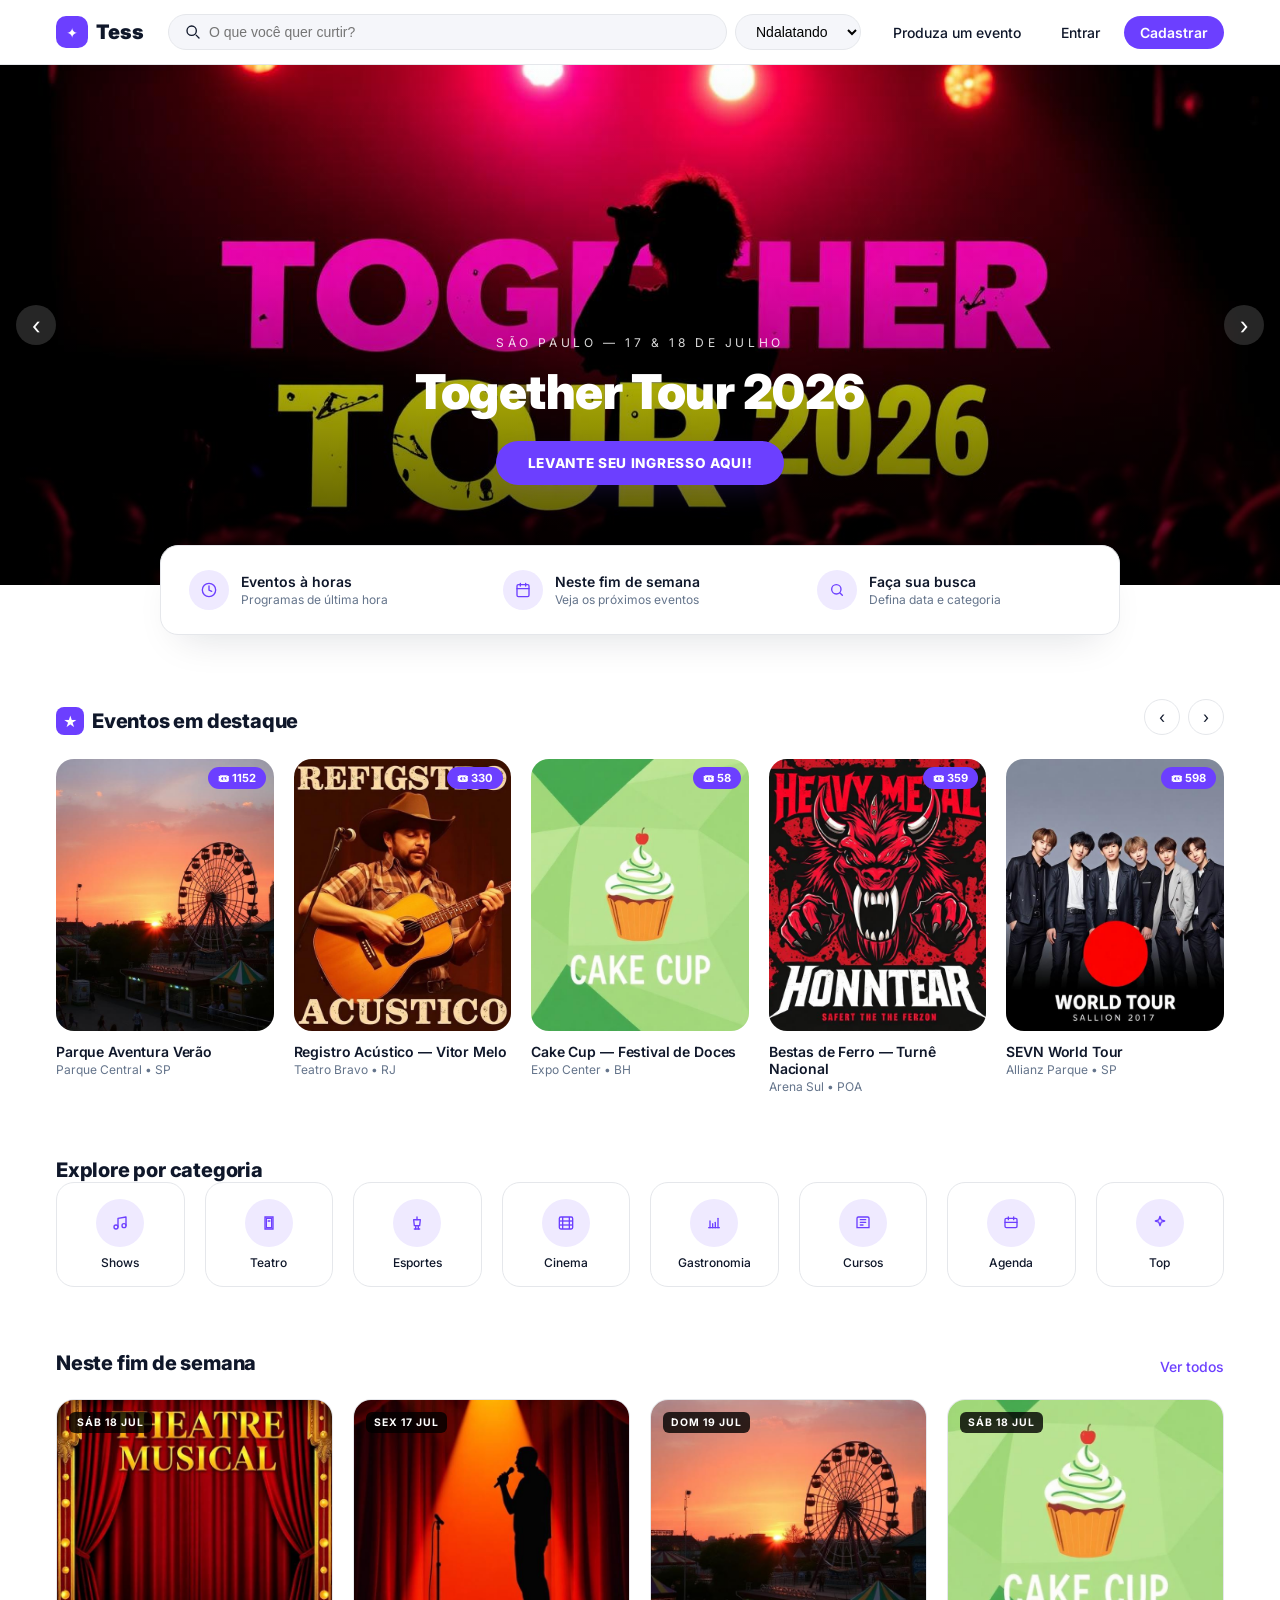
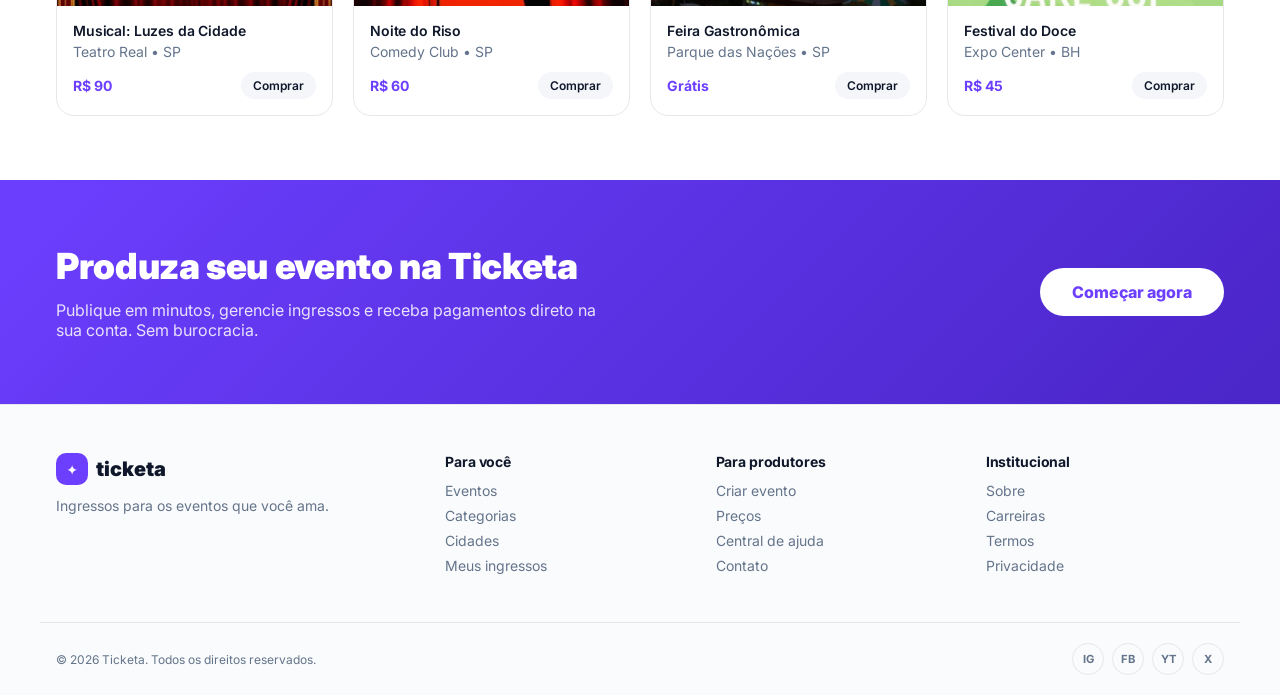
==== index.html @ 58ed1e27 "Primeiro commit" ====
<!doctype html>
<html lang="pt-BR">

<head>
  <meta charset="utf-8" />
  <meta name="viewport" content="width=device-width, initial-scale=1" />
  <title>Tess — Ingressos para shows, festivais e eventos</title>
  <meta name="description" content="Compre ingressos para os melhores shows, festivais, teatros e eventos ao vivo." />
  <link rel="preconnect" href="https://fonts.googleapis.com" />
  <link rel="preconnect" href="https://fonts.gstatic.com" crossorigin />
  <link href="https://fonts.googleapis.com/css2?family=Inter:wght@400;500;600;700;900&display=swap" rel="stylesheet" />
  <link rel="stylesheet" href="styles.css" />
</head>

<body>
  <!-- CABEÇALHO -->
  <header class="site-header">
    <div class="container header-inner">
      <a href="/" class="logo">
        <span class="logo-mark">✦</span>
        <span>Tess</span>
      </a>

      <div class="search-wrap">
        <div class="search">
          <svg viewBox="0 0 24 24" class="ic">
            <path d="M21 21l-4.3-4.3M17 10a7 7 0 1 1-14 0 7 7 0 0 1 14 0z" fill="none" stroke="currentColor"
              stroke-width="2" stroke-linecap="round" />
          </svg>
          <input id="searchInput" placeholder="O que você quer curtir?" aria-label="Buscar eventos" />
        </div>
        <select class="city-btn" id="citySelect" aria-label="Selecionar cidade">
          <option value="ND">Ndalatando</option>
          <option value="LD">Luanda</option>
          <option value="BG">Benguela</option>
          <svg viewBox="0 0 24 24" class="ic muted">
            <path d="M6 9l6 6 6-6" fill="none" stroke="currentColor" stroke-width="2" />
          </svg>
         </select>
      </div>

      <nav class="nav">
        <button class="btn-ghost hide-sm">Produza um evento</button>
        <button class="btn-ghost hide-xs">Entrar</button>
        <button class="btn-primary">Cadastrar</button>
      </nav>
    </div>
  </header>

  <main>
    <!-- HERO -->
    <section class="hero">
      <div class="hero-slide" id="heroSlide"></div>
      <div class="hero-overlay"></div>

      <button class="hero-nav prev" id="heroPrev" aria-label="Anterior">‹</button>
      <button class="hero-nav next" id="heroNext" aria-label="Próximo">›</button>

      <div class="hero-content">
        <p class="eyebrow" id="heroCity"></p>
        <h1 id="heroTitle"></h1>
        <button class="btn-primary lg">Levante seu ingresso aqui!</button>
      </div>

      <div class="hero-dots" id="heroDots"></div>
    </section>

    <!-- ATALHOS -->
    <div class="container">
      <div class="shortcuts">
        <button class="shortcut">
          <span class="chip"><svg viewBox="0 0 24 24" aria-hidden="true" class="ic">
              <circle cx="12" cy="12" r="10" fill="none" stroke="currentColor" stroke-width="2" />
              <path d="M12 6v6l4 2" fill="none" stroke="currentColor" stroke-width="2" stroke-linecap="round" />
            </svg></span>
          <span><strong>Eventos à horas</strong><small>Programas de última hora</small></span>
        </button>
        <button class="shortcut">
          <span class="chip"><svg viewBox="0 0 24 24" aria-hidden="true" class="ic">
              <rect x="3" y="4" width="18" height="18" rx="2" ry="2" fill="none" stroke="currentColor"
                stroke-width="2" />
              <path d="M16 2v4M8 2v4M3 10h18" fill="none" stroke="currentColor" stroke-width="2"
                stroke-linecap="round" />
            </svg></span>
          <span><strong>Neste fim de semana</strong><small>Veja os próximos eventos</small></span>
        </button>
        <button class="shortcut">
          <span class="chip"><svg viewBox="0 0 24 24" aria-hidden="true" class="ic">
              <circle cx="11" cy="11" r="7" fill="none" stroke="currentColor" stroke-width="2" />
              <path d="M20 20l-3.5-3.5" fill="none" stroke="currentColor" stroke-width="2" stroke-linecap="round" />
            </svg></span>
          <span><strong>Faça sua busca</strong><small>Defina data e categoria</small></span>
        </button>
      </div>
    </div>

    <!-- EM DESTAQUE -->
    <section class="container section">
      <div class="section-head">
        <h2><span class="chip sm brand-bg">★</span> Eventos em destaque</h2>
        <div class="arrows">
          <button aria-label="Anterior">‹</button>
          <button aria-label="Próximo">›</button>
        </div>
      </div>
      <div class="grid grid-5" id="featuredGrid"></div>
    </section>

    <!-- CATEGORIAS -->
    <section class="container section">
      <h2>Explore por categoria</h2>
      <div class="grid grid-8">
        <a class="cat" href="#">
          <span class="chip"><svg viewBox="0 0 24 24" aria-hidden="true" class="ic">
              <path d="M9 18V5l12-2v13" fill="none" stroke="currentColor" stroke-width="2" stroke-linecap="round"
                stroke-linejoin="round" />
              <circle cx="6" cy="18" r="3" fill="none" stroke="currentColor" stroke-width="2" />
              <circle cx="18" cy="16" r="3" fill="none" stroke="currentColor" stroke-width="2" />
            </svg></span>
          <span>Shows</span>
        </a>
        <a class="cat" href="#">
          <span class="chip"><svg viewBox="0 0 24 24" aria-hidden="true" class="ic">
              <path d="M18 3v18H6V3z" fill="none" stroke="currentColor" stroke-width="2" />
              <path d="M14 9H10M16 5H8v14h8z" fill="none" stroke="currentColor" stroke-width="2" />
            </svg></span>
          <span>Teatro</span>
        </a>
        <a class="cat" href="#">
          <span class="chip"><svg viewBox="0 0 24 24" aria-hidden="true" class="ic">
              <path d="M8 21h8" fill="none" stroke="currentColor" stroke-width="2" stroke-linecap="round" />
              <path d="M10 21v-4" fill="none" stroke="currentColor" stroke-width="2" stroke-linecap="round" />
              <path d="M14 21v-4" fill="none" stroke="currentColor" stroke-width="2" stroke-linecap="round" />
              <path d="M9 7h6" fill="none" stroke="currentColor" stroke-width="2" stroke-linecap="round" />
              <path d="M12 3v4" fill="none" stroke="currentColor" stroke-width="2" stroke-linecap="round" />
              <path d="M7 7h10l-1 9H8L7 7z" fill="none" stroke="currentColor" stroke-width="2" stroke-linecap="round"
                stroke-linejoin="round" />
            </svg></span>
          <span>Esportes</span>
        </a>
        <a class="cat" href="#">
          <span class="chip"><svg viewBox="0 0 24 24" aria-hidden="true" class="ic">
              <rect x="2" y="3" width="20" height="18" rx="2.18" ry="2.18" fill="none" stroke="currentColor"
                stroke-width="2" />
              <line x1="7" y1="3" x2="7" y2="21" stroke="currentColor" stroke-width="2" />
              <line x1="17" y1="3" x2="17" y2="21" stroke="currentColor" stroke-width="2" />
              <line x1="2" y1="9" x2="22" y2="9" stroke="currentColor" stroke-width="2" />
              <line x1="2" y1="15" x2="22" y2="15" stroke="currentColor" stroke-width="2" />
            </svg></span>
          <span>Cinema</span>
        </a>
        <a class="cat" href="#">
          <span class="chip"><svg viewBox="0 0 24 24" aria-hidden="true" class="ic">
              <path d="M4 19h16" fill="none" stroke="currentColor" stroke-width="2" stroke-linecap="round" />
              <path d="M6 19V9" fill="none" stroke="currentColor" stroke-width="2" stroke-linecap="round" />
              <path d="M18 19V5" fill="none" stroke="currentColor" stroke-width="2" stroke-linecap="round" />
              <path d="M10 19V13" fill="none" stroke="currentColor" stroke-width="2" stroke-linecap="round" />
              <path d="M14 19V11" fill="none" stroke="currentColor" stroke-width="2" stroke-linecap="round" />
            </svg></span>
          <span>Gastronomia</span>
        </a>
        <a class="cat" href="#">
          <span class="chip"><svg viewBox="0 0 24 24" aria-hidden="true" class="ic">
              <path d="M19 3H5a2 2 0 0 0-2 2v14h18V5a2 2 0 0 0-2-2z" fill="none" stroke="currentColor"
                stroke-width="2" />
              <path d="M8 7h8" fill="none" stroke="currentColor" stroke-width="2" stroke-linecap="round" />
              <path d="M8 11h8" fill="none" stroke="currentColor" stroke-width="2" stroke-linecap="round" />
              <path d="M8 15h4" fill="none" stroke="currentColor" stroke-width="2" stroke-linecap="round" />
            </svg></span>
          <span>Cursos</span>
        </a>
        <a class="cat" href="#">
          <span class="chip"><svg viewBox="0 0 24 24" aria-hidden="true" class="ic">
              <rect x="3" y="5" width="18" height="14" rx="2" fill="none" stroke="currentColor" stroke-width="2" />
              <path d="M16 3v4" fill="none" stroke="currentColor" stroke-width="2" stroke-linecap="round" />
              <path d="M8 3v4" fill="none" stroke="currentColor" stroke-width="2" stroke-linecap="round" />
              <path d="M3 11h18" fill="none" stroke="currentColor" stroke-width="2" stroke-linecap="round" />
            </svg></span>
          <span>Agenda</span>
        </a>
        <a class="cat" href="#">
          <span class="chip"><svg viewBox="0 0 24 24" aria-hidden="true" class="ic">
              <path d="M12 2l1.8 5.2L19 9l-5.2 1.8L12 16l-1.8-5.2L5 9l5.2-1.8L12 2z" fill="none" stroke="currentColor"
                stroke-width="2" stroke-linejoin="round" />
            </svg></span>
          <span>Top</span>
        </a>
      </div>
    </section>

    <!-- FIM DE SEMANA -->
    <section class="container section" id="weekendSection">
      <div class="section-head">
        <h2>Neste fim de semana</h2>
        <a href="#" class="link-brand">Ver todos</a>
      </div>
      <div class="grid grid-4" id="weekendGrid"></div>
    </section>

    <!-- CTA -->
    <section class="cta">
      <div class="container cta-inner">
        <div>
          <h2>Produza seu evento na Ticketa</h2>
          <p>Publique em minutos, gerencie ingressos e receba pagamentos direto na sua conta. Sem burocracia.</p>
        </div>
        <button class="btn-white">Começar agora</button>
      </div>
    </section>
  </main>

  <!-- RODAPÉ -->
  <footer class="site-footer">
    <div class="container footer-grid">
      <div>
        <div class="logo"><span class="logo-mark">✦</span><span>ticketa</span></div>
        <p class="muted-text">Ingressos para os eventos que você ama.</p>
      </div>
      <div>
        <h4>Para você</h4>
        <ul>
          <li>Eventos</li>
          <li>Categorias</li>
          <li>Cidades</li>
          <li>Meus ingressos</li>
        </ul>
      </div>
      <div>
        <h4>Para produtores</h4>
        <ul>
          <li>Criar evento</li>
          <li>Preços</li>
          <li>Central de ajuda</li>
          <li>Contato</li>
        </ul>
      </div>
      <div>
        <h4>Institucional</h4>
        <ul>
          <li>Sobre</li>
          <li>Carreiras</li>
          <li>Termos</li>
          <li>Privacidade</li>
        </ul>
      </div>
    </div>
    <div class="footer-bottom container">
      <p>© 2026 Ticketa. Todos os direitos reservados.</p>
      <div class="socials"><span>IG</span><span>FB</span><span>YT</span><span>X</span></div>
    </div>
  </footer>

  <script src="script.js"></script>
</body>

</html>
---- styles.css ----
:root {
  --bg: #ffffff;
  --fg: #0f172a;
  --muted: #64748b;
  --border: #e5e7eb;
  --secondary: #f5f6fa;
  --brand: #6c3fff;
  --brand-soft: #efeaff;
  --radius: 14px;
  --shadow: 0 10px 30px -10px rgba(108, 63, 255, .25);
}

* {
  box-sizing: border-box;
  margin: 0;
  padding: 0
}

html,
body {
  background: var(--bg);
  color: var(--fg);
  font-family: 'Inter', system-ui, sans-serif;
  -webkit-font-smoothing: antialiased
}

img {
  display: block;
  max-width: 100%
}

a {
  color: inherit;
  text-decoration: none
}

button {
  font: inherit;
  cursor: pointer;
  border: none;
  background: none;
  color: inherit
}

ul {
  list-style: none
}

h1,
h2,
h3,
h4 {
  font-weight: 800;
  letter-spacing: -.01em
}

h2 {
  font-size: 1.25rem
}

.container {
  max-width: 1200px;
  margin: 0 auto;
  padding: 0 16px
}

.ic {
  width: 16px;
  height: 16px
}

.brand {
  color: var(--brand)
}

.muted {
  color: var(--muted)
}

.muted-text {
  color: var(--muted);
  font-size: .875rem;
  margin-top: 12px
}

.link-brand {
  color: var(--brand);
  font-size: .875rem;
  font-weight: 500
}

.link-brand:hover {
  text-decoration: underline
}

/* HEADER */
.site-header {
  position: sticky;
  top: 0;
  z-index: 50;
  background: rgba(255, 255, 255, .85);
  backdrop-filter: blur(8px);
  border-bottom: 1px solid var(--border)
}

.header-inner {
  height: 64px;
  display: flex;
  align-items: center;
  gap: 16px
}

.logo {
  display: flex;
  align-items: center;
  gap: 8px;
  font-weight: 900;
  font-size: 1.25rem
}

.logo-mark {
  display: grid;
  place-items: center;
  width: 32px;
  height: 32px;
  border-radius: 10px;
  background: var(--brand);
  color: #fff;
  font-size: 14px
}

.search-wrap {
  flex: 1;
  display: flex;
  gap: 8px;
  margin-left: 8px
}

.search {
  flex: 1;
  display: flex;
  align-items: center;
  gap: 8px;
  padding: 8px 16px;
  border-radius: 999px;
  background: #f5f6fa;
  border: 1px solid var(--border)
}

.search input {
  flex: 1;
  background: none;
  border: none;
  outline: none;
  font-size: .875rem
}

.city-btn {
  display: flex;
  align-items: center;
  gap: 6px;
  padding: 8px 16px;
  border-radius: 999px;
  background: #f5f6fa;
  border: 1px solid var(--border);
  font-size: .875rem
}

.nav {
  margin-left: auto;
  display: flex;
  align-items: center;
  gap: 8px
}

.btn-ghost {
  padding: 8px 16px;
  border-radius: 999px;
  font-size: .875rem;
  font-weight: 500
}

.btn-ghost:hover {
  background: var(--secondary)
}

.btn-primary {
  padding: 8px 16px;
  border-radius: 999px;
  background: var(--brand);
  color: #fff;
  font-size: .875rem;
  font-weight: 600;
  transition: .2s
}

.btn-primary:hover {
  opacity: .9
}

.btn-primary.lg {
  padding: 14px 32px;
  font-size: .85rem;
  letter-spacing: .05em;
  text-transform: uppercase;
  font-weight: 800;
  box-shadow: var(--shadow);
  margin-top: 8px
}

.btn-white {
  padding: 14px 32px;
  border-radius: 999px;
  background: #fff;
  color: var(--brand);
  font-weight: 800
}

.btn-white:hover {
  background: rgba(255, 255, 255, .9)
}

@media (max-width:768px) {
  .search-wrap {
    display: none
  }

  .hide-sm {
    display: none
  }
}

@media (max-width:520px) {
  .hide-xs {
    display: none
  }
}

/* HERO */
.hero {
  position: relative
}

.hero-slide {
  height: 520px;
  background-size: cover;
  background-position: center;
  background-color: #000;
  transition: background-image .4s ease
}

.hero-overlay {
  position: absolute;
  inset: 0;
  background: linear-gradient(to top, rgba(0, 0, 0, .75), rgba(0, 0, 0, .1) 60%, transparent)
}

.hero-nav {
  position: absolute;
  top: 50%;
  transform: translateY(-50%);
  width: 40px;
  height: 40px;
  border-radius: 999px;
  background: rgba(255, 255, 255, .15);
  color: #fff;
  font-size: 24px;
  backdrop-filter: blur(6px)
}

.hero-nav:hover {
  background: rgba(255, 255, 255, .28)
}

.hero-nav.prev {
  left: 16px
}

.hero-nav.next {
  right: 16px
}

.hero-content {
  position: absolute;
  left: 50%;
  bottom: 100px;
  transform: translateX(-50%);
  text-align: center;
  color: #fff;
  display: flex;
  flex-direction: column;
  align-items: center;
  gap: 12px;
  width: 90%
}

.hero-content h1 {
  font-size: clamp(1.75rem, 4vw, 3rem);
  font-weight: 900
}

.eyebrow {
  font-size: .75rem;
  letter-spacing: .3em;
  text-transform: uppercase;
  opacity: .85
}

.hero-dots {
  position: absolute;
  bottom: 24px;
  left: 50%;
  transform: translateX(-50%);
  display: flex;
  gap: 8px
}

.hero-dots button {
  height: 6px;
  width: 16px;
  border-radius: 999px;
  background: rgba(255, 255, 255, .4);
  transition: .2s
}

.hero-dots button.active {
  width: 32px;
  background: #fff
}

/* SHORTCUTS */
.shortcuts {
  margin-top: -40px;
  display: grid;
  grid-template-columns: repeat(3, 1fr);
  gap: 8px;
  background: #fff;
  border: 1px solid var(--border);
  border-radius: 18px;
  padding: 12px;
  box-shadow: 0 20px 40px -20px rgba(15, 23, 42, .15);
  max-width: 960px;
  margin-left: auto;
  margin-right: auto;
  position: relative;
  z-index: 5
}

.shortcut {
  display: flex;
  align-items: center;
  gap: 12px;
  padding: 12px 16px;
  border-radius: 12px;
  text-align: left;
  transition: .2s
}

.shortcut:hover {
  background: var(--secondary)
}

.shortcut strong {
  display: block;
  font-size: .875rem;
  font-weight: 600
}

.shortcut small {
  display: block;
  color: var(--muted);
  font-size: .75rem;
  margin-top: 2px
}

.chip {
  display: grid;
  place-items: center;
  width: 40px;
  height: 40px;
  border-radius: 999px;
  background: var(--brand-soft);
  color: var(--brand);
  flex-shrink: 0
}

.chip.sm {
  width: 28px;
  height: 28px;
  border-radius: 8px;
  font-size: 14px
}

.brand-bg {
  background: var(--brand);
  color: #fff
}

@media (max-width:640px) {
  .shortcuts {
    grid-template-columns: 1fr
  }
}

/* SECTIONS */
.section {
  padding-top: 64px
}

.section-head {
  display: flex;
  justify-content: space-between;
  align-items: flex-end;
  margin-bottom: 24px
}

.section-head h2 {
  display: flex;
  align-items: center;
  gap: 8px
}

.arrows {
  display: flex;
  gap: 8px
}

.arrows button {
  width: 36px;
  height: 36px;
  border-radius: 999px;
  border: 1px solid var(--border);
  font-size: 16px
}

.arrows button:hover {
  background: var(--secondary)
}

/* GRIDS */
.grid {
  display: grid;
  gap: 20px
}

.grid-5 {
  grid-template-columns: repeat(5, 1fr)
}

.grid-4 {
  grid-template-columns: repeat(4, 1fr)
}

.grid-8 {
  grid-template-columns: repeat(8, 1fr)
}

@media (max-width:1024px) {
  .grid-5 {
    grid-template-columns: repeat(3, 1fr)
  }

  .grid-4 {
    grid-template-columns: repeat(2, 1fr)
  }

  .grid-8 {
    grid-template-columns: repeat(4, 1fr)

  }
}

@media (max-width:600px) {
  .grid-5 {
    grid-template-columns: repeat(2, 1fr)
  }

  .grid-4 {
    grid-template-columns: 1fr
  }
}

/* CARDS */
.card-featured {
  cursor: pointer
}

.card-featured .thumb {
  position: relative;
  aspect-ratio: 4/5;
  border-radius: 18px;
  overflow: hidden;
  background: var(--secondary)
}

.card-featured img {
  width: 100%;
  height: 100%;
  object-fit: cover;
  transition: .5s
}

.card-featured:hover img {
  transform: scale(1.05)
}

.badge {
  position: absolute;
  top: 8px;
  right: 8px;
  background: var(--brand);
  color: #fff;
  padding: 4px 10px;
  border-radius: 999px;
  font-size: .7rem;
  font-weight: 700
}

.card-featured h3 {
  font-size: .875rem;
  margin-top: 12px;
  font-weight: 600;
  display: -webkit-box;
  -webkit-line-clamp: 2;
  -webkit-box-orient: vertical;
  overflow: hidden
}

.card-featured p {
  color: var(--muted);
  font-size: .75rem;
  margin-top: 2px
}

.cat {
  display: flex;
  flex-direction: column;
  align-items: center;
  gap: 8px;
  padding: 16px;
  border: 1px solid var(--border);
  border-radius: 18px;
  text-align: center;
  transition: .2s
}

.cat:hover {
  transform: translateY(-2px);
  border-color: var(--brand);
  background: var(--brand-soft)
}

.cat .chip {
  width: 48px;
  height: 48px
}

.cat span:last-child {
  font-size: .75rem;
  font-weight: 500
}

.card-weekend {
  border: 1px solid var(--border);
  border-radius: 18px;
  overflow: hidden;
  background: #fff;
  transition: .2s
}

.card-weekend:hover {
  box-shadow: 0 12px 30px -12px rgba(15, 23, 42, .15)
}

.card-weekend .thumb {
  position: relative;
  aspect-ratio: 4/3;
  background: var(--secondary)
}

.card-weekend img {
  width: 100%;
  height: 100%;
  object-fit: cover
}

.date-tag {
  position: absolute;
  top: 12px;
  left: 12px;
  background: rgba(0, 0, 0, .8);
  color: #fff;
  padding: 4px 8px;
  border-radius: 6px;
  font-size: .65rem;
  font-weight: 700;
  letter-spacing: .1em;
  text-transform: uppercase
}

.card-weekend .body {
  padding: 16px
}

.card-weekend h3 {
  font-size: .875rem;
  font-weight: 600
}

.card-weekend .row {
  display: flex;
  justify-content: space-between;
  align-items: center;
  margin-top: 12px
}

.card-weekend .price {
  color: var(--brand);
  font-weight: 700;
  font-size: .875rem
}

.card-weekend .buy {
  padding: 6px 12px;
  border-radius: 999px;
  background: var(--secondary);
  font-size: .75rem;
  font-weight: 600
}

.card-weekend .buy:hover {
  background: var(--brand);
  color: #fff
}

/* CTA */
.cta {
  margin-top: 64px;
  background: linear-gradient(135deg, var(--brand), #4a25c7);
  color: #fff;
  padding: 64px 0
}

.cta-inner {
  display: flex;
  align-items: center;
  gap: 24px;
  flex-wrap: wrap;
  justify-content: center;
  text-align: center
}

.cta-inner>div {
  flex: 1;
  min-width: 280px;
  text-align: left
}

.cta h2 {
  font-size: clamp(1.75rem, 3vw, 2.25rem);
  font-weight: 900
}

.cta p {
  margin-top: 12px;
  max-width: 560px;
  opacity: .85
}

@media (max-width:640px) {
  .cta-inner>div {
    text-align: center
  }
}

/* FOOTER */
.site-footer {
  border-top: 1px solid var(--border);
  background: #fafbfc;
  margin-top: 0
}

.footer-grid {
  display: grid;
  grid-template-columns: 1.5fr 1fr 1fr 1fr;
  gap: 32px;
  padding: 48px 16px
}

.footer-grid h4 {
  font-size: .875rem;
  font-weight: 700;
  margin-bottom: 12px
}

.footer-grid ul {
  display: flex;
  flex-direction: column;
  gap: 8px;
  color: var(--muted);
  font-size: .875rem
}

.footer-grid li:hover {
  color: var(--fg);
  cursor: pointer
}

@media (max-width:768px) {
  .footer-grid {
    grid-template-columns: 1fr 1fr
  }
}

.footer-bottom {
  display: flex;
  justify-content: space-between;
  align-items: center;
  padding: 20px 16px;
  border-top: 1px solid var(--border);
  font-size: .75rem;
  color: var(--muted);
  flex-wrap: wrap;
  gap: 12px
}

.socials {
  display: flex;
  gap: 8px
}

.socials span {
  display: grid;
  place-items: center;
  width: 32px;
  height: 32px;
  border-radius: 999px;
  border: 1px solid var(--border);
  font-size: .7rem;
  font-weight: 700;
  cursor: pointer
}

.socials span:hover {
  background: #fff;
  color: var(--brand)
}

:root {
  --bg: #ffffff;
  --fg: #0f172a;
  --muted: #64748b;
  --border: #e5e7eb;
  --secondary: #f5f6fa;
  --brand: #6c3fff;
  --brand-soft: #efeaff;
  --radius: 14px;
  --shadow: 0 10px 30px -10px rgba(108, 63, 255, .25);
}

* {
  box-sizing: border-box;
  margin: 0;
  padding: 0
}

html,
body {
  background: var(--bg);
  color: var(--fg);
  font-family: 'Inter', system-ui, sans-serif;
  -webkit-font-smoothing: antialiased
}

img {
  display: block;
  max-width: 100%
}

a {
  color: inherit;
  text-decoration: none
}

button {
  font: inherit;
  cursor: pointer;
  border: none;
  background: none;
  color: inherit
}

ul {
  list-style: none
}

h1,
h2,
h3,
h4 {
  font-weight: 800;
  letter-spacing: -.01em
}

h2 {
  font-size: 1.25rem
}

.container {
  max-width: 1200px;
  margin: 0 auto;
  padding: 0 16px
}

.ic {
  width: 16px;
  height: 16px
}

.brand {
  color: var(--brand)
}

.muted {
  color: var(--muted)
}

.muted-text {
  color: var(--muted);
  font-size: .875rem;
  margin-top: 12px
}

.link-brand {
  color: var(--brand);
  font-size: .875rem;
  font-weight: 500
}

.link-brand:hover {
  text-decoration: underline
}

/* HEADER */
.site-header {
  position: sticky;
  top: 0;
  z-index: 50;
  background: rgba(255, 255, 255, .85);
  backdrop-filter: blur(8px);
  border-bottom: 1px solid var(--border)
}

.header-inner {
  height: 64px;
  display: flex;
  align-items: center;
  gap: 16px
}

.logo {
  display: flex;
  align-items: center;
  gap: 8px;
  font-weight: 900;
  font-size: 1.25rem
}

.logo-mark {
  display: grid;
  place-items: center;
  width: 32px;
  height: 32px;
  border-radius: 10px;
  background: var(--brand);
  color: #fff;
  font-size: 14px
}

.search-wrap {
  flex: 1;
  display: flex;
  gap: 8px;
  margin-left: 8px
}

.search {
  flex: 1;
  display: flex;
  align-items: center;
  gap: 8px;
  padding: 8px 16px;
  border-radius: 999px;
  background: #f5f6fa;
  border: 1px solid var(--border)
}

.search input {
  flex: 1;
  background: none;
  border: none;
  outline: none;
  font-size: .875rem
}

.city-btn {
  display: flex;
  align-items: center;
  gap: 6px;
  padding: 8px 16px;
  border-radius: 999px;
  background: #f5f6fa;
  border: 1px solid var(--border);
  font-size: .875rem
}

.nav {
  margin-left: auto;
  display: flex;
  align-items: center;
  gap: 8px
}

.btn-ghost {
  padding: 8px 16px;
  border-radius: 999px;
  font-size: .875rem;
  font-weight: 500
}

.btn-ghost:hover {
  background: var(--secondary)
}

.btn-primary {
  padding: 8px 16px;
  border-radius: 999px;
  background: var(--brand);
  color: #fff;
  font-size: .875rem;
  font-weight: 600;
  transition: .2s
}

.btn-primary:hover {
  opacity: .9
}

.btn-primary.lg {
  padding: 14px 32px;
  font-size: .85rem;
  letter-spacing: .05em;
  text-transform: uppercase;
  font-weight: 800;
  box-shadow: var(--shadow);
  margin-top: 8px
}

.btn-white {
  padding: 14px 32px;
  border-radius: 999px;
  background: #fff;
  color: var(--brand);
  font-weight: 800
}

.btn-white:hover {
  background: rgba(255, 255, 255, .9)
}

@media (max-width:768px) {
  .search-wrap {
    display: none
  }

  .hide-sm {
    display: none
  }
}

@media (max-width:520px) {
  .hide-xs {
    display: none
  }
}

/* HERO */
.hero {
  position: relative
}

.hero-slide {
  height: 520px;
  background-size: cover;
  background-position: center;
  background-color: #000;
  transition: background-image .4s ease
}

.hero-overlay {
  position: absolute;
  inset: 0;
  background: linear-gradient(to top, rgba(0, 0, 0, .75), rgba(0, 0, 0, .1) 60%, transparent)
}

.hero-nav {
  position: absolute;
  top: 50%;
  transform: translateY(-50%);
  width: 40px;
  height: 40px;
  border-radius: 999px;
  background: rgba(255, 255, 255, .15);
  color: #fff;
  font-size: 24px;
  backdrop-filter: blur(6px)
}

.hero-nav:hover {
  background: rgba(255, 255, 255, .28)
}

.hero-nav.prev {
  left: 16px
}

.hero-nav.next {
  right: 16px
}

.hero-content {
  position: absolute;
  left: 50%;
  bottom: 100px;
  transform: translateX(-50%);
  text-align: center;
  color: #fff;
  display: flex;
  flex-direction: column;
  align-items: center;
  gap: 12px;
  width: 90%
}

.hero-content h1 {
  font-size: clamp(1.75rem, 4vw, 3rem);
  font-weight: 900
}

.eyebrow {
  font-size: .75rem;
  letter-spacing: .3em;
  text-transform: uppercase;
  opacity: .85
}

.hero-dots {
  position: absolute;
  bottom: 24px;
  left: 50%;
  transform: translateX(-50%);
  display: flex;
  gap: 8px
}

.hero-dots button {
  height: 6px;
  width: 16px;
  border-radius: 999px;
  background: rgba(255, 255, 255, .4);
  transition: .2s
}

.hero-dots button.active {
  width: 32px;
  background: #fff
}

/* SHORTCUTS */
.shortcuts {
  margin-top: -40px;
  display: grid;
  grid-template-columns: repeat(3, 1fr);
  gap: 8px;
  background: #fff;
  border: 1px solid var(--border);
  border-radius: 18px;
  padding: 12px;
  box-shadow: 0 20px 40px -20px rgba(15, 23, 42, .15);
  max-width: 960px;
  margin-left: auto;
  margin-right: auto;
  position: relative;
  z-index: 5
}

.shortcut {
  display: flex;
  align-items: center;
  gap: 12px;
  padding: 12px 16px;
  border-radius: 12px;
  text-align: left;
  transition: .2s
}

.shortcut:hover {
  background: var(--secondary)
}

.shortcut strong {
  display: block;
  font-size: .875rem;
  font-weight: 600
}

.shortcut small {
  display: block;
  color: var(--muted);
  font-size: .75rem;
  margin-top: 2px
}

.chip {
  display: grid;
  place-items: center;
  width: 40px;
  height: 40px;
  border-radius: 999px;
  background: var(--brand-soft);
  color: var(--brand);
  flex-shrink: 0
}

.chip.sm {
  width: 28px;
  height: 28px;
  border-radius: 8px;
  font-size: 14px
}

.brand-bg {
  background: var(--brand);
  color: #fff
}

@media (max-width:640px) {
  .shortcuts {
    grid-template-columns: 1fr
  }
}

/* SECTIONS */
.section {
  padding-top: 64px
}

.section-head {
  display: flex;
  justify-content: space-between;
  align-items: flex-end;
  margin-bottom: 24px
}

.section-head h2 {
  display: flex;
  align-items: center;
  gap: 8px
}

.arrows {
  display: flex;
  gap: 8px
}

.arrows button {
  width: 36px;
  height: 36px;
  border-radius: 999px;
  border: 1px solid var(--border);
  font-size: 16px
}

.arrows button:hover {
  background: var(--secondary)
}

/* GRIDS */
.grid {
  display: grid;
  gap: 20px
}

.grid-5 {
  grid-template-columns: repeat(5, 1fr)
}

.grid-4 {
  grid-template-columns: repeat(4, 1fr)
}

.grid-8 {
  grid-template-columns: repeat(8, 1fr)
}

@media (max-width:1024px) {
  .grid-5 {
    grid-template-columns: repeat(3, 1fr)
  }

  .grid-4 {
    grid-template-columns: repeat(2, 1fr)
  }

  .grid-8 {
    grid-template-columns: repeat(4, 1fr)
  }
}

@media (max-width:600px) {
  .grid-5 {
    grid-template-columns: repeat(2, 1fr)
  }

  .grid-4 {
    grid-template-columns: 1fr
  }
}

/* CARDS */
.card-featured {
  cursor: pointer
}

.card-featured .thumb {
  position: relative;
  aspect-ratio: 4/5;
  border-radius: 18px;
  overflow: hidden;
  background: var(--secondary)
}

.card-featured img {
  width: 100%;
  height: 100%;
  object-fit: cover;
  transition: .5s
}

.card-featured:hover img {
  transform: scale(1.05)
}

.badge {
  position: absolute;
  top: 8px;
  right: 8px;
  background: var(--brand);
  color: #fff;
  padding: 4px 10px;
  border-radius: 999px;
  font-size: .7rem;
  font-weight: 700
}

.card-featured h3 {
  font-size: .875rem;
  margin-top: 12px;
  font-weight: 600;
  display: -webkit-box;
  -webkit-line-clamp: 2;
  -webkit-box-orient: vertical;
  overflow: hidden
}

.card-featured p {
  color: var(--muted);
  font-size: .75rem;
  margin-top: 2px
}

.cat {
  display: flex;
  flex-direction: column;
  align-items: center;
  gap: 8px;
  padding: 16px;
  border: 1px solid var(--border);
  border-radius: 18px;
  text-align: center;
  transition: .2s
}

.cat:hover {
  transform: translateY(-2px);
  border-color: var(--brand);
  background: var(--brand-soft)
}

.cat .chip {
  width: 48px;
  height: 48px
}

.cat span:last-child {
  font-size: .75rem;
  font-weight: 500
}

.card-weekend {
  border: 1px solid var(--border);
  border-radius: 18px;
  overflow: hidden;
  background: #fff;
  transition: .2s
}

.card-weekend:hover {
  box-shadow: 0 12px 30px -12px rgba(15, 23, 42, .15)
}

.card-weekend .thumb {
  position: relative;
  aspect-ratio: 4/3;
  background: var(--secondary)
}

.card-weekend img {
  width: 100%;
  height: 100%;
  object-fit: cover
}

.date-tag {
  position: absolute;
  top: 12px;
  left: 12px;
  background: rgba(0, 0, 0, .8);
  color: #fff;
  padding: 4px 8px;
  border-radius: 6px;
  font-size: .65rem;
  font-weight: 700;
  letter-spacing: .1em;
  text-transform: uppercase
}

.card-weekend .body {
  padding: 16px
}

.card-weekend h3 {
  font-size: .875rem;
  font-weight: 600
}

.card-weekend .row {
  display: flex;
  justify-content: space-between;
  align-items: center;
  margin-top: 12px
}

.card-weekend .price {
  color: var(--brand);
  font-weight: 700;
  font-size: .875rem
}

.card-weekend .buy {
  padding: 6px 12px;
  border-radius: 999px;
  background: var(--secondary);
  font-size: .75rem;
  font-weight: 600
}

.card-weekend .buy:hover {
  background: var(--brand);
  color: #fff
}

/* CTA */
.cta {
  margin-top: 64px;
  background: linear-gradient(135deg, var(--brand), #4a25c7);
  color: #fff;
  padding: 64px 0
}

.cta-inner {
  display: flex;
  align-items: center;
  gap: 24px;
  flex-wrap: wrap;
  justify-content: center;
  text-align: center
}

.cta-inner>div {
  flex: 1;
  min-width: 280px;
  text-align: left
}

.cta h2 {
  font-size: clamp(1.75rem, 3vw, 2.25rem);
  font-weight: 900
}

.cta p {
  margin-top: 12px;
  max-width: 560px;
  opacity: .85
}

@media (max-width:640px) {
  .cta-inner>div {
    text-align: center
  }
}

/* FOOTER */
.site-footer {
  border-top: 1px solid var(--border);
  background: #fafbfc;
  margin-top: 0
}

.footer-grid {
  display: grid;
  grid-template-columns: 1.5fr 1fr 1fr 1fr;
  gap: 32px;
  padding: 48px 16px
}

.footer-grid h4 {
  font-size: .875rem;
  font-weight: 700;
  margin-bottom: 12px
}

.footer-grid ul {
  display: flex;
  flex-direction: column;
  gap: 8px;
  color: var(--muted);
  font-size: .875rem
}

.footer-grid li:hover {
  color: var(--fg);
  cursor: pointer
}

@media (max-width:768px) {
  .footer-grid {
    grid-template-columns: 1fr 1fr
  }
}

.footer-bottom {
  display: flex;
  justify-content: space-between;
  align-items: center;
  padding: 20px 16px;
  border-top: 1px solid var(--border);
  font-size: .75rem;
  color: var(--muted);
  flex-wrap: wrap;
  gap: 12px
}

.socials {
  display: flex;
  gap: 8px
}

.socials span {
  display: grid;
  place-items: center;
  width: 32px;
  height: 32px;
  border-radius: 999px;
  border: 1px solid var(--border);
  font-size: .7rem;
  font-weight: 700;
  cursor: pointer
}

.socials span:hover {
  background: #fff;
  color: var(--brand)
}

:root {
  --bg: #ffffff;
  --fg: #0f172a;
  --muted: #64748b;
  --border: #e5e7eb;
  --secondary: #f5f6fa;
  --brand: #6c3fff;
  --brand-soft: #efeaff;
  --radius: 14px;
  --shadow: 0 10px 30px -10px rgba(108, 63, 255, .25);
}

* {
  box-sizing: border-box;
  margin: 0;
  padding: 0
}

html,
body {
  background: var(--bg);
  color: var(--fg);
  font-family: 'Inter', system-ui, sans-serif;
  -webkit-font-smoothing: antialiased
}

img {
  display: block;
  max-width: 100%
}

a {
  color: inherit;
  text-decoration: none
}

button {
  font: inherit;
  cursor: pointer;
  border: none;
  background: none;
  color: inherit
}

ul {
  list-style: none
}

h1,
h2,
h3,
h4 {
  font-weight: 800;
  letter-spacing: -.01em
}

h2 {
  font-size: 1.25rem
}

.container {
  max-width: 1200px;
  margin: 0 auto;
  padding: 0 16px
}

.ic {
  width: 16px;
  height: 16px
}

.brand {
  color: var(--brand)
}

.muted {
  color: var(--muted)
}

.muted-text {
  color: var(--muted);
  font-size: .875rem;
  margin-top: 12px
}

.link-brand {
  color: var(--brand);
  font-size: .875rem;
  font-weight: 500
}

.link-brand:hover {
  text-decoration: underline
}

/* HEADER */
.site-header {
  position: sticky;
  top: 0;
  z-index: 50;
  background: rgba(255, 255, 255, .85);
  backdrop-filter: blur(8px);
  border-bottom: 1px solid var(--border)
}

.header-inner {
  height: 64px;
  display: flex;
  align-items: center;
  gap: 16px
}

.logo {
  display: flex;
  align-items: center;
  gap: 8px;
  font-weight: 900;
  font-size: 1.25rem
}

.logo-mark {
  display: grid;
  place-items: center;
  width: 32px;
  height: 32px;
  border-radius: 10px;
  background: var(--brand);
  color: #fff;
  font-size: 14px
}

.search-wrap {
  flex: 1;
  display: flex;
  gap: 8px;
  margin-left: 8px
}

.search {
  flex: 1;
  display: flex;
  align-items: center;
  gap: 8px;
  padding: 8px 16px;
  border-radius: 999px;
  background: #f5f6fa;
  border: 1px solid var(--border)
}

.search input {
  flex: 1;
  background: none;
  border: none;
  outline: none;
  font-size: .875rem
}

.city-btn {
  display: flex;
  align-items: center;
  gap: 6px;
  padding: 8px 16px;
  border-radius: 999px;
  background: #f5f6fa;
  border: 1px solid var(--border);
  font-size: .875rem
}

.nav {
  margin-left: auto;
  display: flex;
  align-items: center;
  gap: 8px
}

.btn-ghost {
  padding: 8px 16px;
  border-radius: 999px;
  font-size: .875rem;
  font-weight: 500
}

.btn-ghost:hover {
  background: var(--secondary)
}

.btn-primary {
  padding: 8px 16px;
  border-radius: 999px;
  background: var(--brand);
  color: #fff;
  font-size: .875rem;
  font-weight: 600;
  transition: .2s
}

.btn-primary:hover {
  opacity: .9
}

.btn-primary.lg {
  padding: 14px 32px;
  font-size: .85rem;
  letter-spacing: .05em;
  text-transform: uppercase;
  font-weight: 800;
  box-shadow: var(--shadow);
  margin-top: 8px
}

.btn-white {
  padding: 14px 32px;
  border-radius: 999px;
  background: #fff;
  color: var(--brand);
  font-weight: 800
}

.btn-white:hover {
  background: rgba(255, 255, 255, .9)
}

@media (max-width:768px) {
  .search-wrap {
    display: none
  }

  .hide-sm {
    display: none
  }
}

@media (max-width:520px) {
  .hide-xs {
    display: none
  }
}

/* HERO */
.hero {
  position: relative
}

.hero-slide {
  height: 520px;
  background-size: cover;
  background-position: center;
  background-color: #000;
  transition: background-image .4s ease
}

.hero-overlay {
  position: absolute;
  inset: 0;
  background: linear-gradient(to top, rgba(0, 0, 0, .75), rgba(0, 0, 0, .1) 60%, transparent)
}

.hero-nav {
  position: absolute;
  top: 50%;
  transform: translateY(-50%);
  width: 40px;
  height: 40px;
  border-radius: 999px;
  background: rgba(255, 255, 255, .15);
  color: #fff;
  font-size: 24px;
  backdrop-filter: blur(6px)
}

.hero-nav:hover {
  background: rgba(255, 255, 255, .28)
}

.hero-nav.prev {
  left: 16px
}

.hero-nav.next {
  right: 16px
}

.hero-content {
  position: absolute;
  left: 50%;
  bottom: 100px;
  transform: translateX(-50%);
  text-align: center;
  color: #fff;
  display: flex;
  flex-direction: column;
  align-items: center;
  gap: 12px;
  width: 90%
}

.hero-content h1 {
  font-size: clamp(1.75rem, 4vw, 3rem);
  font-weight: 900
}

.eyebrow {
  font-size: .75rem;
  letter-spacing: .3em;
  text-transform: uppercase;
  opacity: .85
}

.hero-dots {
  position: absolute;
  bottom: 24px;
  left: 50%;
  transform: translateX(-50%);
  display: flex;
  gap: 8px
}

.hero-dots button {
  height: 6px;
  width: 16px;
  border-radius: 999px;
  background: rgba(255, 255, 255, .4);
  transition: .2s
}

.hero-dots button.active {
  width: 32px;
  background: #fff
}

/* SHORTCUTS */
.shortcuts {
  margin-top: -40px;
  display: grid;
  grid-template-columns: repeat(3, 1fr);
  gap: 8px;
  background: #fff;
  border: 1px solid var(--border);
  border-radius: 18px;
  padding: 12px;
  box-shadow: 0 20px 40px -20px rgba(15, 23, 42, .15);
  max-width: 960px;
  margin-left: auto;
  margin-right: auto;
  position: relative;
  z-index: 5
}

.shortcut {
  display: flex;
  align-items: center;
  gap: 12px;
  padding: 12px 16px;
  border-radius: 12px;
  text-align: left;
  transition: .2s
}

.shortcut:hover {
  background: var(--secondary)
}

.shortcut strong {
  display: block;
  font-size: .875rem;
  font-weight: 600
}

.shortcut small {
  display: block;
  color: var(--muted);
  font-size: .75rem;
  margin-top: 2px
}

.chip {
  display: grid;
  place-items: center;
  width: 40px;
  height: 40px;
  border-radius: 999px;
  background: var(--brand-soft);
  color: var(--brand);
  flex-shrink: 0
}

.chip.sm {
  width: 28px;
  height: 28px;
  border-radius: 8px;
  font-size: 14px
}

.brand-bg {
  background: var(--brand);
  color: #fff
}

@media (max-width:640px) {
  .shortcuts {
    grid-template-columns: 1fr
  }
}

/* SECTIONS */
.section {
  padding-top: 64px
}

.section-head {
  display: flex;
  justify-content: space-between;
  align-items: flex-end;
  margin-bottom: 24px
}

.section-head h2 {
  display: flex;
  align-items: center;
  gap: 8px
}

.arrows {
  display: flex;
  gap: 8px
}

.arrows button {
  width: 36px;
  height: 36px;
  border-radius: 999px;
  border: 1px solid var(--border);
  font-size: 16px
}

.arrows button:hover {
  background: var(--secondary)
}

/* GRIDS */
.grid {
  display: grid;
  gap: 20px
}

.grid-5 {
  grid-template-columns: repeat(5, 1fr)
}

.grid-4 {
  grid-template-columns: repeat(4, 1fr)
}

.grid-8 {
  grid-template-columns: repeat(8, 1fr)
}

@media (max-width:1024px) {
  .grid-5 {
    grid-template-columns: repeat(3, 1fr)
  }

  .grid-4 {
    grid-template-columns: repeat(2, 1fr)
  }

  .grid-8 {
    grid-template-columns: repeat(4, 1fr)
  }
}

@media (max-width:600px) {
  .grid-5 {
    grid-template-columns: repeat(2, 1fr)
  }

  .grid-4 {
    grid-template-columns: 1fr
  }
}

/* CARDS */
.card-featured {
  cursor: pointer
}

.card-featured .thumb {
  position: relative;
  aspect-ratio: 4/5;
  border-radius: 18px;
  overflow: hidden;
  background: var(--secondary)
}

.card-featured img {
  width: 100%;
  height: 100%;
  object-fit: cover;
  transition: .5s
}

.card-featured:hover img {
  transform: scale(1.05)
}

.badge {
  position: absolute;
  top: 8px;
  right: 8px;
  background: var(--brand);
  color: #fff;
  padding: 4px 10px;
  border-radius: 999px;
  font-size: .7rem;
  font-weight: 700
}

.card-featured h3 {
  font-size: .875rem;
  margin-top: 12px;
  font-weight: 600;
  display: -webkit-box;
  -webkit-line-clamp: 2;
  -webkit-box-orient: vertical;
  overflow: hidden
}

.card-featured p {
  color: var(--muted);
  font-size: .75rem;
  margin-top: 2px
}

.cat {
  display: flex;
  flex-direction: column;
  align-items: center;
  gap: 8px;
  padding: 16px;
  border: 1px solid var(--border);
  border-radius: 18px;
  text-align: center;
  transition: .2s
}

.cat:hover {
  transform: translateY(-2px);
  border-color: var(--brand);
  background: var(--brand-soft)
}

.cat .chip {
  width: 48px;
  height: 48px
}

.cat span:last-child {
  font-size: .75rem;
  font-weight: 500
}

.card-weekend {
  border: 1px solid var(--border);
  border-radius: 18px;
  overflow: hidden;
  background: #fff;
  transition: .2s
}

.card-weekend:hover {
  box-shadow: 0 12px 30px -12px rgba(15, 23, 42, .15)
}

.card-weekend .thumb {
  position: relative;
  aspect-ratio: 4/3;
  background: var(--secondary)
}

.card-weekend img {
  width: 100%;
  height: 100%;
  object-fit: cover
}

.date-tag {
  position: absolute;
  top: 12px;
  left: 12px;
  background: rgba(0, 0, 0, .8);
  color: #fff;
  padding: 4px 8px;
  border-radius: 6px;
  font-size: .65rem;
  font-weight: 700;
  letter-spacing: .1em;
  text-transform: uppercase
}

.card-weekend .body {
  padding: 16px
}

.card-weekend h3 {
  font-size: .875rem;
  font-weight: 600
}

.card-weekend .row {
  display: flex;
  justify-content: space-between;
  align-items: center;
  margin-top: 12px
}

.card-weekend .price {
  color: var(--brand);
  font-weight: 700;
  font-size: .875rem
}

.card-weekend .buy {
  padding: 6px 12px;
  border-radius: 999px;
  background: var(--secondary);
  font-size: .75rem;
  font-weight: 600
}

.card-weekend .buy:hover {
  background: var(--brand);
  color: #fff
}

/* CTA */
.cta {
  margin-top: 64px;
  background: linear-gradient(135deg, var(--brand), #4a25c7);
  color: #fff;
  padding: 64px 0
}

.cta-inner {
  display: flex;
  align-items: center;
  gap: 24px;
  flex-wrap: wrap;
  justify-content: center;
  text-align: center
}

.cta-inner>div {
  flex: 1;
  min-width: 280px;
  text-align: left
}

.cta h2 {
  font-size: clamp(1.75rem, 3vw, 2.25rem);
  font-weight: 900
}

.cta p {
  margin-top: 12px;
  max-width: 560px;
  opacity: .85
}

@media (max-width:640px) {
  .cta-inner>div {
    text-align: center
  }
}

/* FOOTER */
.site-footer {
  border-top: 1px solid var(--border);
  background: #fafbfc;
  margin-top: 0
}

.footer-grid {
  display: grid;
  grid-template-columns: 1.5fr 1fr 1fr 1fr;
  gap: 32px;
  padding: 48px 16px
}

.footer-grid h4 {
  font-size: .875rem;
  font-weight: 700;
  margin-bottom: 12px
}

.footer-grid ul {
  display: flex;
  flex-direction: column;
  gap: 8px;
  color: var(--muted);
  font-size: .875rem
}

.footer-grid li:hover {
  color: var(--fg);
  cursor: pointer
}

@media (max-width:768px) {
  .footer-grid {
    grid-template-columns: 1fr 1fr
  }
}

.footer-bottom {
  display: flex;
  justify-content: space-between;
  align-items: center;
  padding: 20px 16px;
  border-top: 1px solid var(--border);
  font-size: .75rem;
  color: var(--muted);
  flex-wrap: wrap;
  gap: 12px
}

.socials {
  display: flex;
  gap: 8px
}

.socials span {
  display: grid;
  place-items: center;
  width: 32px;
  height: 32px;
  border-radius: 999px;
  border: 1px solid var(--border);
  font-size: .7rem;
  font-weight: 700;
  cursor: pointer
}

.socials span:hover {
  background: #fff;
  color: var(--brand)
}
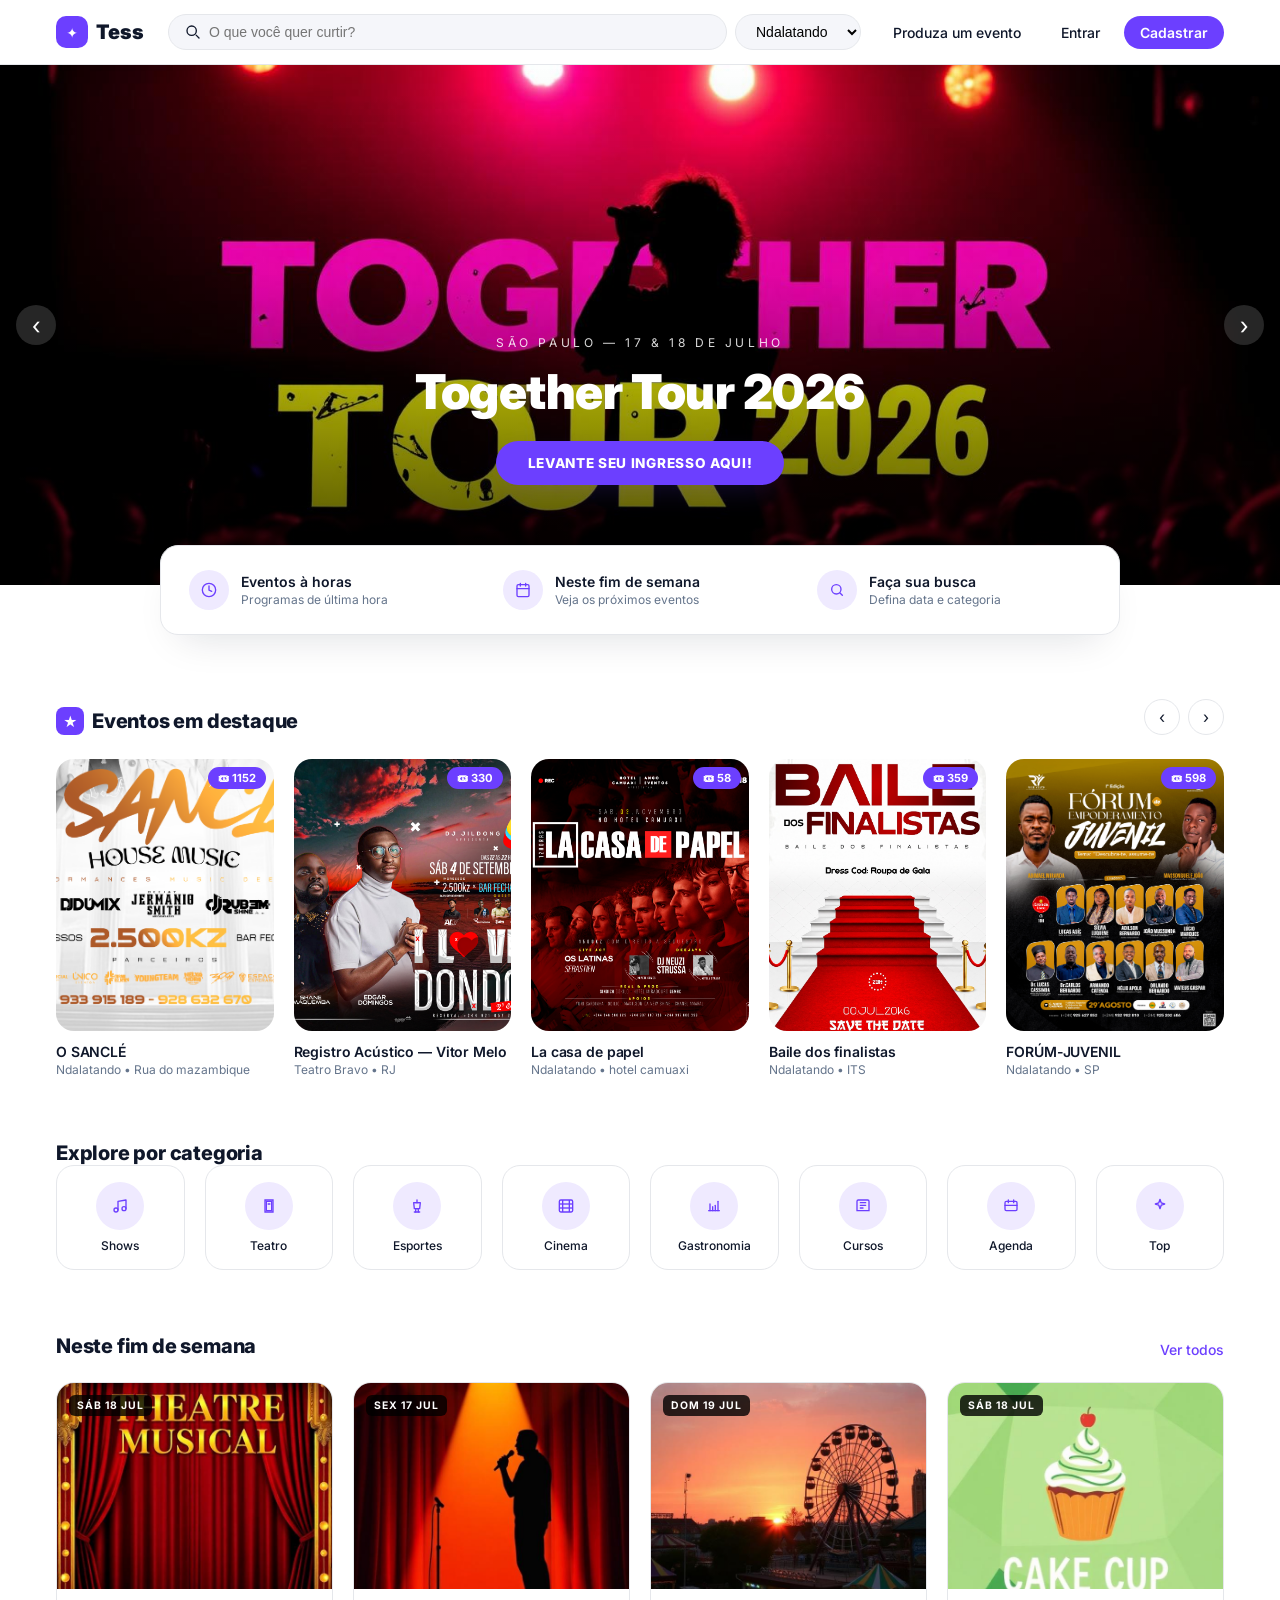
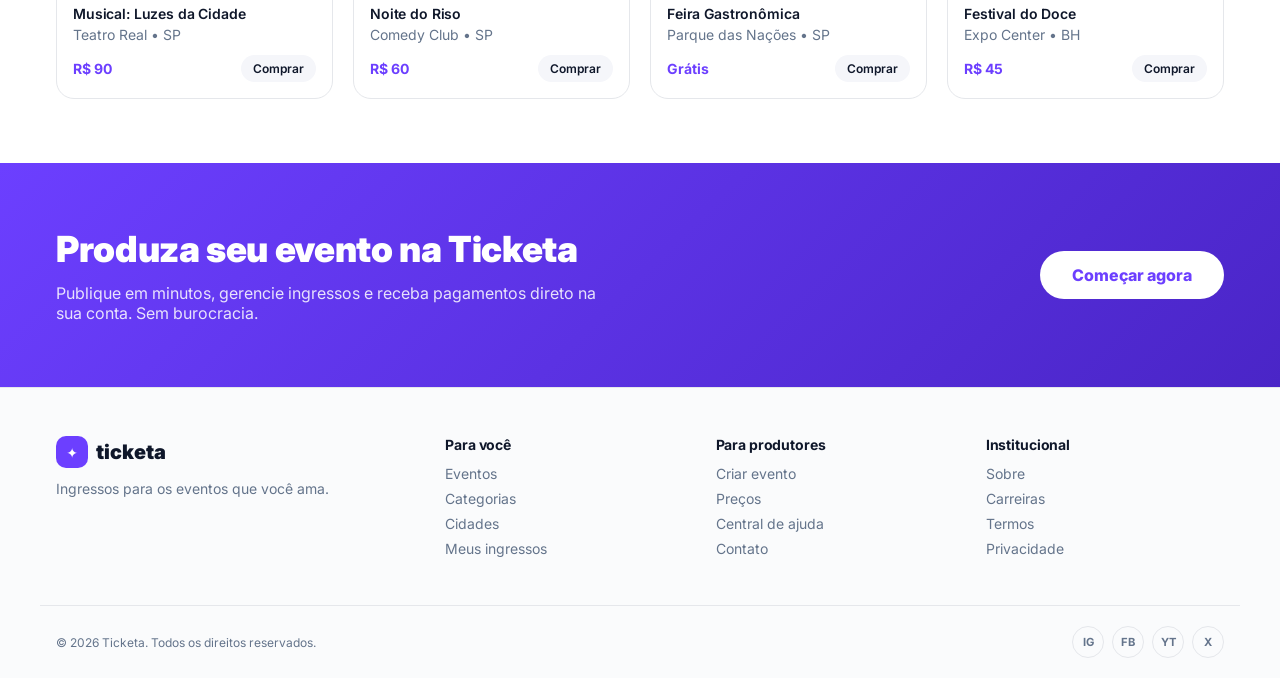
==== commit b96d441f: "Prepare project for GitHub remote" ====
--- a/index.html
+++ b/index.html
@@ -103,9 +103,50 @@
           <button aria-label="Próximo">›</button>
         </div>
       </div>
-      <div class="grid grid-5" id="featuredGrid"></div>
-    </section>
-
+      <div class="grid grid-5" id="featuredGrid">
+        <a class="card-featured" href="#">
+          <div class="thumb">
+            <img src="assets/O SANCLÉ OFF.png" alt="O SANCLÉ" loading="lazy" />
+            <span class="badge">🎟 1152</span>
+          </div>
+          <h3>O SANCLÉ</h3>
+          <p>Ndalatando • Rua do mazambique</p>
+        </a>
+        <a class="card-featured" href="#">
+          <div class="thumb">
+            <img src="assets/I LOVE DONDO II.jpg" alt="Registro Acústico — Vitor Melo" loading="lazy" />
+            <span class="badge">🎟 330</span>
+          </div>
+          <h3>Registro Acústico — Vitor Melo</h3>
+          <p>Teatro Bravo • RJ</p>
+        </a>
+        <a class="card-featured" href="#">
+          <div class="thumb">
+            <img src="assets/la_casa_de_papel (1).png" alt="La casa de papel" loading="lazy" />
+            <span class="badge">🎟 58</span>
+          </div>
+          <h3>La casa de papel</h3>
+          <p>Ndalatando • hotel camuaxi</p>
+        </a>
+        <a class="card-featured" href="#">
+          <div class="thumb">
+            <img src="assets/BAILE-DOS-FINALISTA.jpg" alt="Baile dos finalistas" loading="lazy" />
+            <span class="badge">🎟 359</span>
+          </div>
+          <h3>Baile dos finalistas</h3>
+          <p>Ndalatando • ITS</p>
+        </a>
+        <a class="card-featured" href="#">
+          <div class="thumb">
+            <img src="assets/FORÚM-JUVENIL(1).jpg" alt="FORÚM-JUVENIL" loading="lazy" />
+            <span class="badge">🎟 598</span>
+          </div>
+          <h3>FORÚM-JUVENIL</h3>
+          <p>Ndalatando • SP</p>
+        </a>
+      </div>
+    </section>
+    
     <!-- CATEGORIAS -->
     <section class="container section">
       <h2>Explore por categoria</h2>
@@ -194,9 +235,66 @@
         <h2>Neste fim de semana</h2>
         <a href="#" class="link-brand">Ver todos</a>
       </div>
-      <div class="grid grid-4" id="weekendGrid"></div>
-    </section>
-
+      <div class="grid grid-4" id="weekendGrid">
+        <article class="card-weekend">
+          <div class="thumb">
+            <img src="assets/event-theatre.jpg" alt="Musical: Luzes da Cidade" loading="lazy" />
+            <span class="date-tag">SÁB 18 JUL</span>
+          </div>
+          <div class="body">
+            <h3>Musical: Luzes da Cidade</h3>
+            <p class="muted-text" style="margin-top:4px">Teatro Real • SP</p>
+            <div class="row">
+              <span class="price">R$ 90</span>
+              <button class="buy">Comprar</button>
+            </div>
+          </div>
+        </article>
+        <article class="card-weekend">
+          <div class="thumb">
+            <img src="assets/event-comedy.jpg" alt="Noite do Riso" loading="lazy" />
+            <span class="date-tag">SEX 17 JUL</span>
+          </div>
+          <div class="body">
+            <h3>Noite do Riso</h3>
+            <p class="muted-text" style="margin-top:4px">Comedy Club • SP</p>
+            <div class="row">
+              <span class="price">R$ 60</span>
+              <button class="buy">Comprar</button>
+            </div>
+          </div>
+        </article>
+        <article class="card-weekend">
+          <div class="thumb">
+            <img src="assets/event-park.jpg" alt="Feira Gastronômica" loading="lazy" />
+            <span class="date-tag">DOM 19 JUL</span>
+          </div>
+          <div class="body">
+            <h3>Feira Gastronômica</h3>
+            <p class="muted-text" style="margin-top:4px">Parque das Nações • SP</p>
+            <div class="row">
+              <span class="price">Grátis</span>
+              <button class="buy">Comprar</button>
+            </div>
+          </div>
+        </article>
+        <article class="card-weekend">
+          <div class="thumb">
+            <img src="assets/event-cake.jpg" alt="Festival do Doce" loading="lazy" />
+            <span class="date-tag">SÁB 18 JUL</span>
+          </div>
+          <div class="body">
+            <h3>Festival do Doce</h3>
+            <p class="muted-text" style="margin-top:4px">Expo Center • BH</p>
+            <div class="row">
+              <span class="price">R$ 45</span>
+              <button class="buy">Comprar</button>
+            </div>
+          </div>
+        </article>
+      </div>
+    </section>
+    
     <!-- CTA -->
     <section class="cta">
       <div class="container cta-inner">
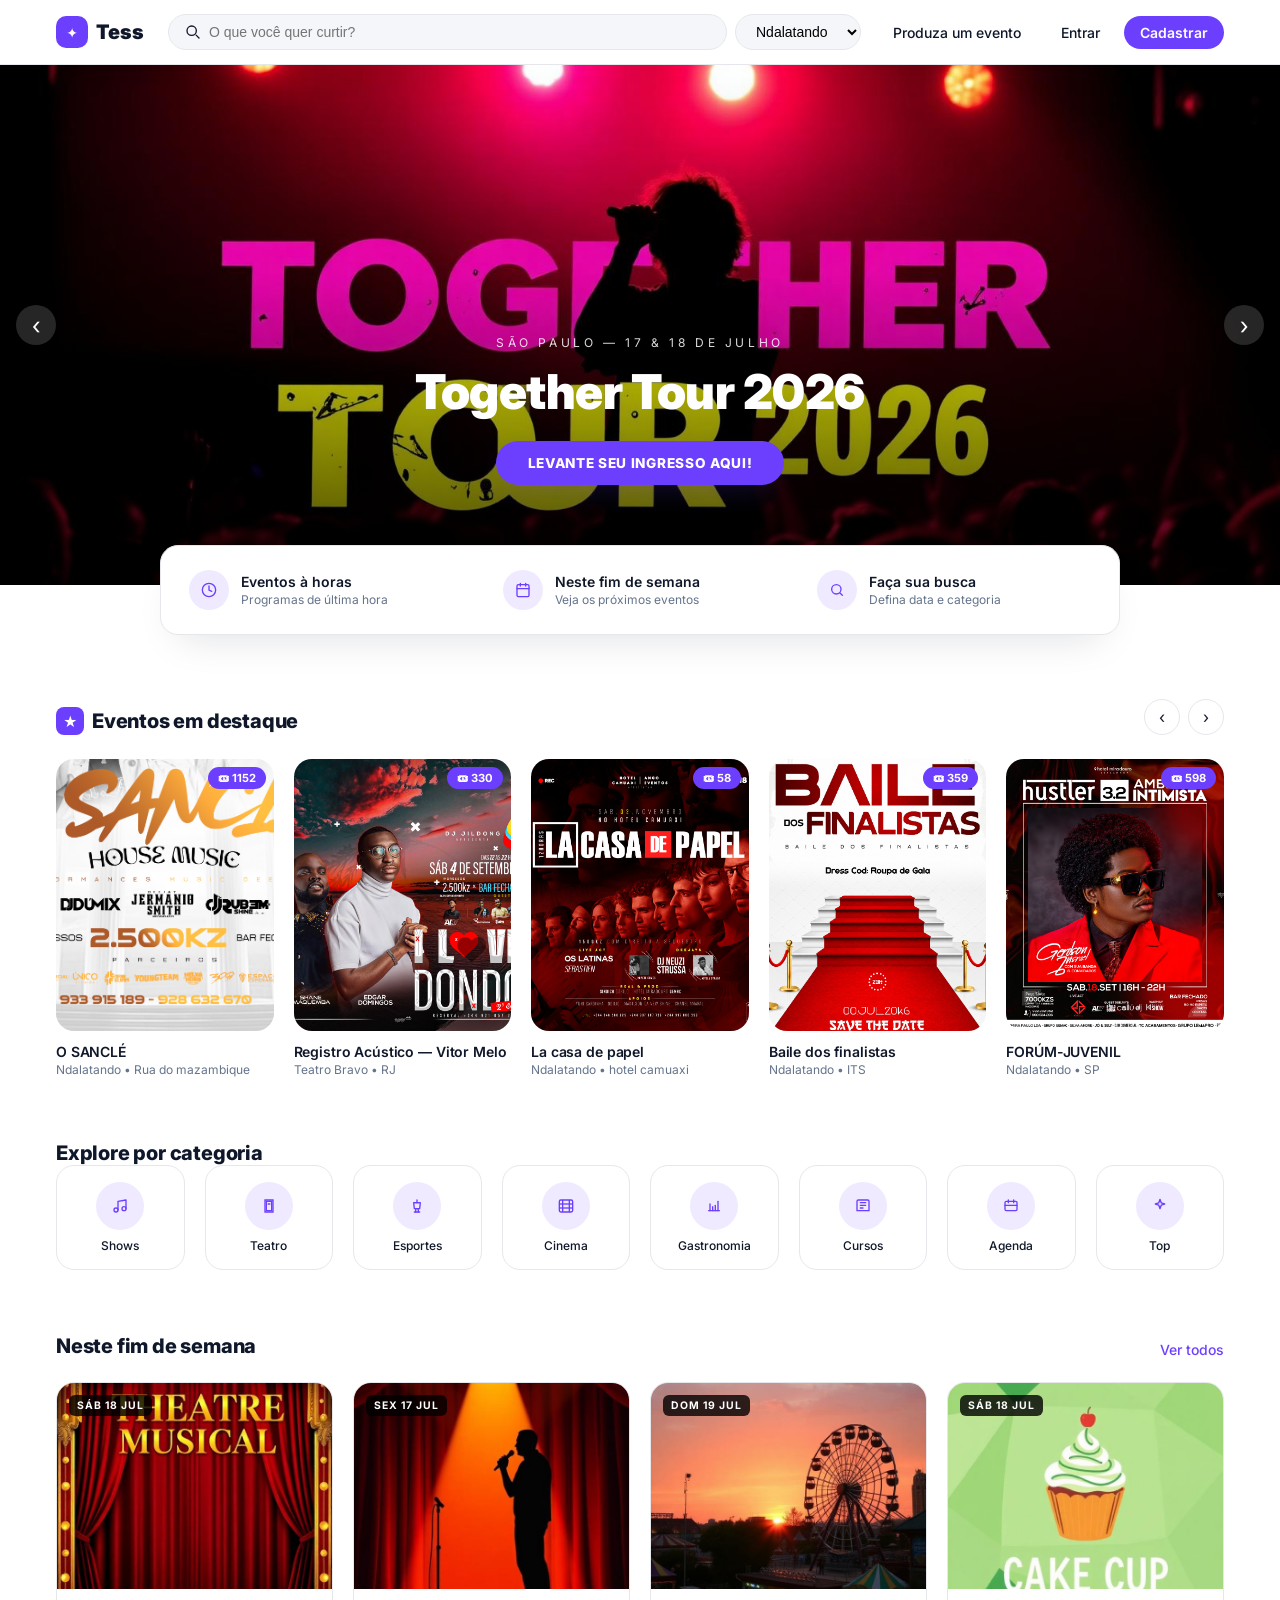
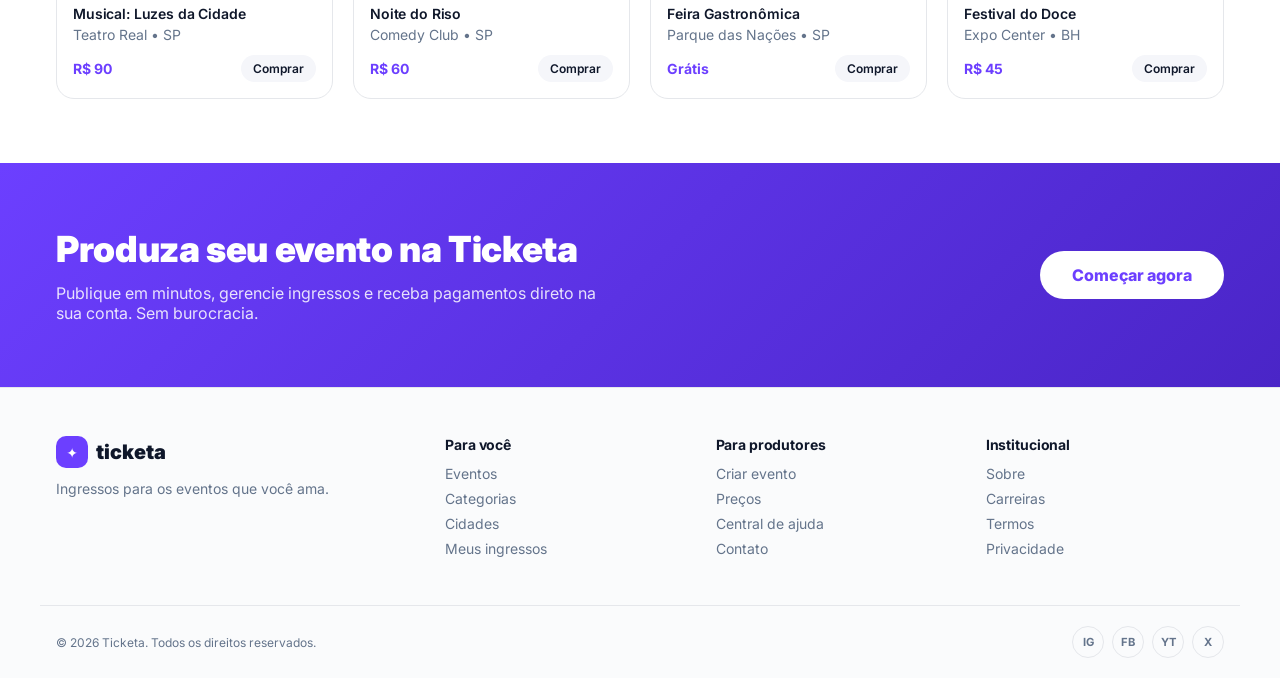
==== commit 7cffa620: "Adicionando arquivos do MVP." ====
--- a/index.html
+++ b/index.html
@@ -36,7 +36,7 @@
           <svg viewBox="0 0 24 24" class="ic muted">
             <path d="M6 9l6 6 6-6" fill="none" stroke="currentColor" stroke-width="2" />
           </svg>
-         </select>
+        </select>
       </div>
 
       <nav class="nav">
@@ -138,7 +138,7 @@
         </a>
         <a class="card-featured" href="#">
           <div class="thumb">
-            <img src="assets/FORÚM-JUVENIL(1).jpg" alt="FORÚM-JUVENIL" loading="lazy" />
+            <img src="assets/HUSTLER 3.2.jpg" alt="FORÚM-JUVENIL" loading="lazy" />
             <span class="badge">🎟 598</span>
           </div>
           <h3>FORÚM-JUVENIL</h3>
@@ -146,7 +146,7 @@
         </a>
       </div>
     </section>
-    
+
     <!-- CATEGORIAS -->
     <section class="container section">
       <h2>Explore por categoria</h2>
@@ -190,6 +190,7 @@
             </svg></span>
           <span>Cinema</span>
         </a>
+
         <a class="cat" href="#">
           <span class="chip"><svg viewBox="0 0 24 24" aria-hidden="true" class="ic">
               <path d="M4 19h16" fill="none" stroke="currentColor" stroke-width="2" stroke-linecap="round" />
@@ -294,7 +295,7 @@
         </article>
       </div>
     </section>
-    
+
     <!-- CTA -->
     <section class="cta">
       <div class="container cta-inner">
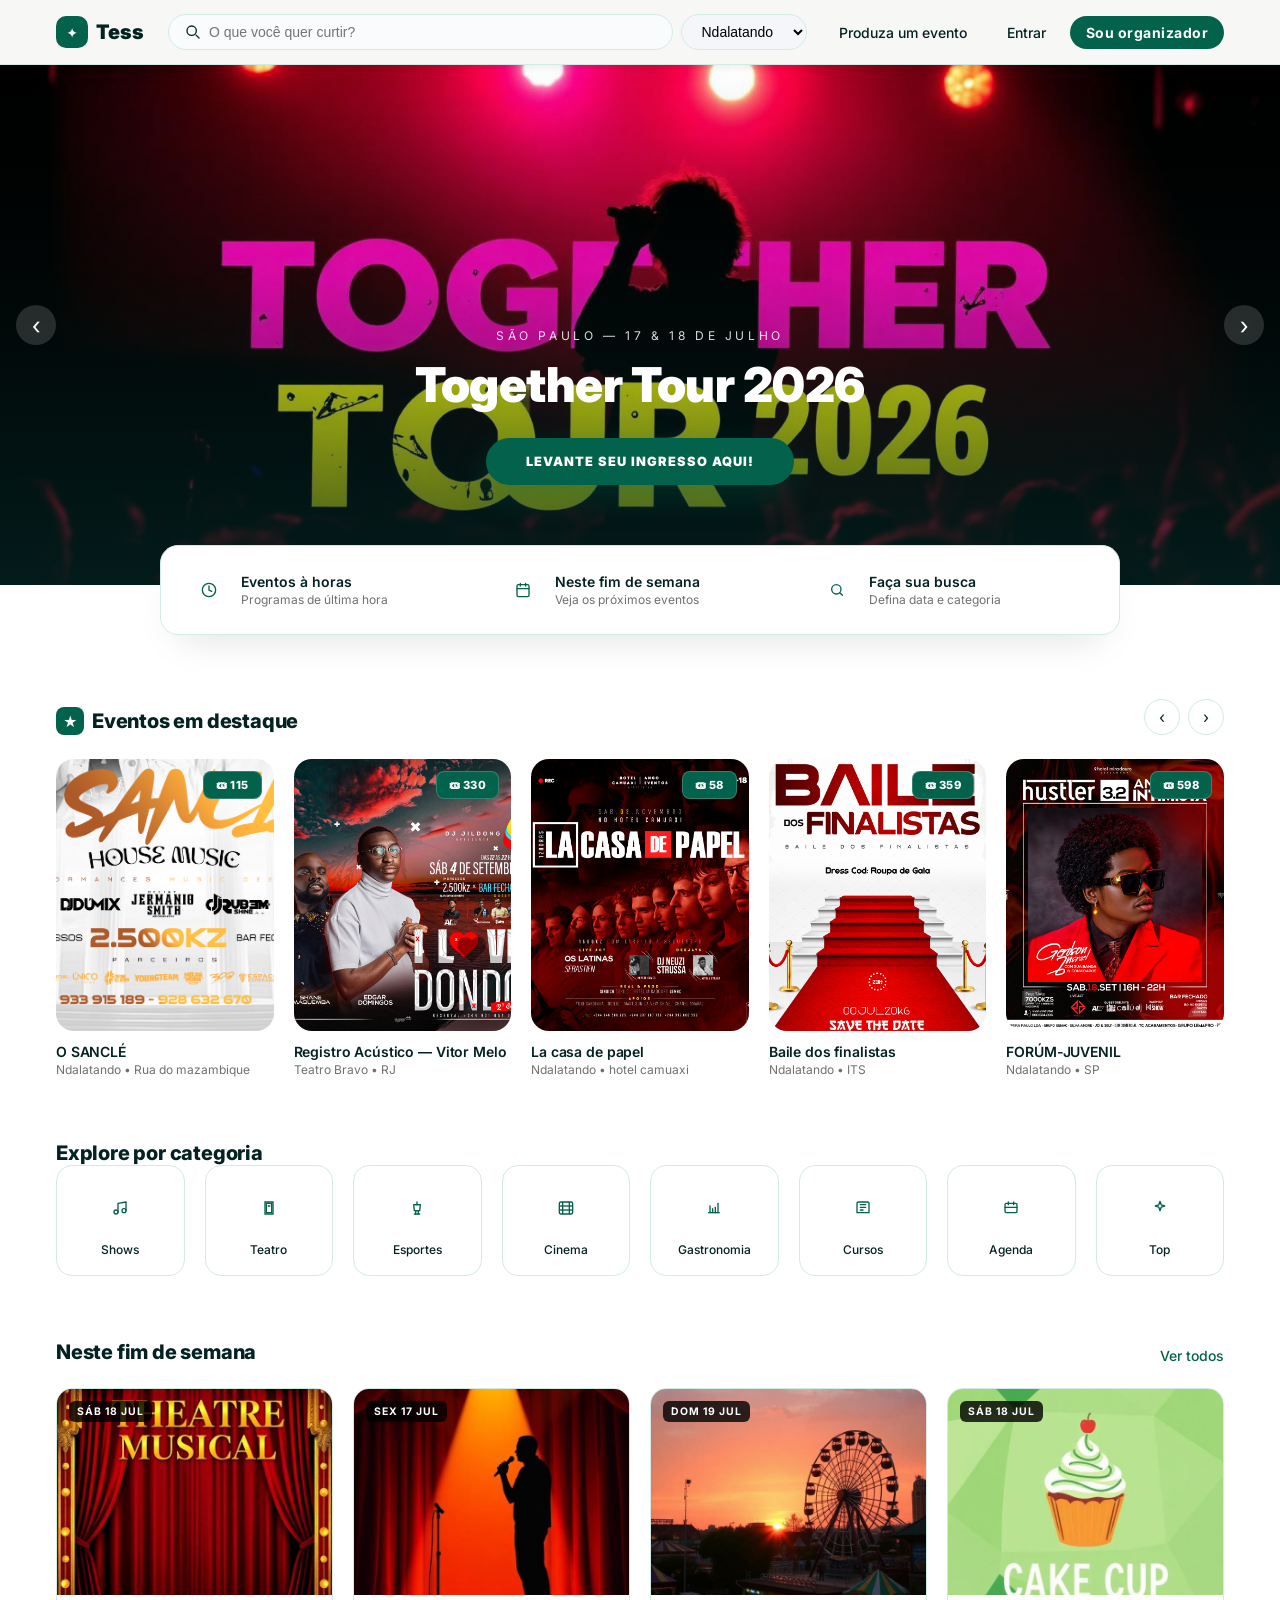
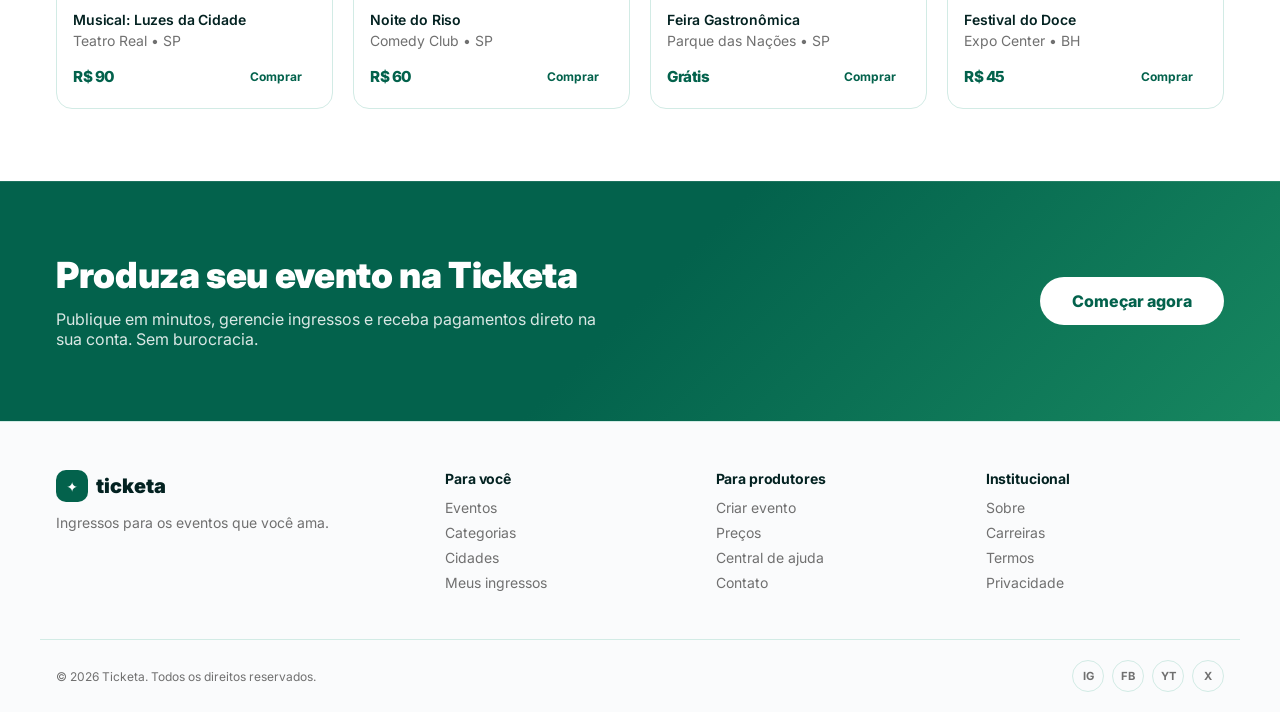
==== commit 6b8a4941: "Atualizando o layout e correções" ====
--- a/index.html
+++ b/index.html
@@ -42,7 +42,7 @@
       <nav class="nav">
         <button class="btn-ghost hide-sm">Produza um evento</button>
         <button class="btn-ghost hide-xs">Entrar</button>
-        <button class="btn-primary">Cadastrar</button>
+        <button class="btn-primary">Sou organizador</button>
       </nav>
     </div>
   </header>
@@ -59,7 +59,7 @@
       <div class="hero-content">
         <p class="eyebrow" id="heroCity"></p>
         <h1 id="heroTitle"></h1>
-        <button class="btn-primary lg">Levante seu ingresso aqui!</button>
+        <a href="lev/lev.html" class="btn-primary lg">Levante seu ingresso aqui!</a>
       </div>
 
       <div class="hero-dots" id="heroDots"></div>
@@ -95,6 +95,8 @@
     </div>
 
     <!-- EM DESTAQUE -->
+
+    
     <section class="container section">
       <div class="section-head">
         <h2><span class="chip sm brand-bg">★</span> Eventos em destaque</h2>
@@ -107,7 +109,7 @@
         <a class="card-featured" href="#">
           <div class="thumb">
             <img src="assets/O SANCLÉ OFF.png" alt="O SANCLÉ" loading="lazy" />
-            <span class="badge">🎟 1152</span>
+            <span class="badge">🎟 115</span>
           </div>
           <h3>O SANCLÉ</h3>
           <p>Ndalatando • Rua do mazambique</p>
--- a/styles.css
+++ b/styles.css
@@ -1,13 +1,34 @@
 :root {
-  --bg: #ffffff;
-  --fg: #0f172a;
-  --muted: #64748b;
-  --border: #e5e7eb;
-  --secondary: #f5f6fa;
-  --brand: #6c3fff;
-  --brand-soft: #efeaff;
-  --radius: 14px;
-  --shadow: 0 10px 30px -10px rgba(108, 63, 255, .25);
+  /* Primary */
+  --rich-black: #000f31;
+  --dark-green: #032221;
+  --bangladesh-green: #03624c;
+  --mountain-meadow: #2cc295;
+  --caribbean-green: #00f881;
+  --anti-flash-white: #f7f76;
+
+  /* Secondary */
+  --pine: #063028;
+  --basil: #08453a;
+  --forest: #055544;
+  --frog: #178760;
+  --mint: #2fa884;
+  --stone: #707070;
+  --pistachio: #accbc4;
+
+  /* Working palette */
+  --bg: #f7f76;
+  --fg: #032221;
+  --muted: #707070;
+  --border: #d2ebe5;
+  --secondary: #d2ebe5;
+  --brand: #03624c;
+  --brand-accent: #2cc295;
+  --brand-bright: #00f881;
+
+  --radius: 12px;
+  --shadow: 0 10px 30px -15px rgba(3, 98, 76, 0.2);
+  --shadow-lg: 0 20px 40px -20px rgba(3, 34, 33, 0.25);
 }
 
 * {
@@ -98,9 +119,10 @@
   position: sticky;
   top: 0;
   z-index: 50;
-  background: rgba(255, 255, 255, .85);
-  backdrop-filter: blur(8px);
-  border-bottom: 1px solid var(--border)
+  background: rgba(247, 247, 246, 0.95);
+  backdrop-filter: blur(12px);
+  border-bottom: 1px solid var(--border);
+  box-shadow: 0 2px 8px rgba(3, 34, 33, 0.08)
 }
 
 .header-inner {
@@ -143,8 +165,9 @@
   gap: 8px;
   padding: 8px 16px;
   border-radius: 999px;
-  background: #f5f6fa;
-  border: 1px solid var(--border)
+  background: #fafbfc;
+  border: 1px solid var(--border);
+  transition: all .2s ease
 }
 
 .search input {
@@ -190,22 +213,32 @@
   background: var(--brand);
   color: #fff;
   font-size: .875rem;
-  font-weight: 600;
-  transition: .2s
+  font-weight: 700;
+  transition: all .2s ease;
+  letter-spacing: 0.5px
 }
 
 .btn-primary:hover {
-  opacity: .9
+  background: var(--basil);
+  transform: translateY(-1px);
+  box-shadow: 0 4px 12px rgba(3, 98, 76, 0.3)
 }
 
 .btn-primary.lg {
-  padding: 14px 32px;
-  font-size: .85rem;
-  letter-spacing: .05em;
+  padding: 16px 40px;
+  font-size: 0.8rem;
+  letter-spacing: 0.08em;
   text-transform: uppercase;
-  font-weight: 800;
-  box-shadow: var(--shadow);
-  margin-top: 8px
+  font-weight: 900;
+  box-shadow: 0 12px 32px rgba(3, 98, 76, 0.3);
+  margin-top: 12px;
+  transition: all 0.3s cubic-bezier(0.34, 1.56, 0.64, 1)
+}
+
+.btn-primary.lg:hover {
+  background: var(--basil);
+  box-shadow: 0 16px 48px rgba(3, 98, 76, 0.4);
+  transform: translateY(-2px)
 }
 
 .btn-white {
@@ -252,7 +285,7 @@
 .hero-overlay {
   position: absolute;
   inset: 0;
-  background: linear-gradient(to top, rgba(0, 0, 0, .75), rgba(0, 0, 0, .1) 60%, transparent)
+  background: linear-gradient(to top, rgba(3, 34, 33, 0.8), rgba(3, 34, 33, 0.15) 60%, transparent)
 }
 
 .hero-nav {
@@ -466,7 +499,6 @@
 
   .grid-8 {
     grid-template-columns: repeat(4, 1fr)
-
   }
 }
 
@@ -506,14 +538,17 @@
 
 .badge {
   position: absolute;
-  top: 8px;
-  right: 8px;
+  top: 12px;
+  right: 12px;
   background: var(--brand);
   color: #fff;
-  padding: 4px 10px;
-  border-radius: 999px;
-  font-size: .7rem;
-  font-weight: 700
+  padding: 6px 12px;
+  border-radius: 8px;
+  font-size: 0.7rem;
+  font-weight: 800;
+  letter-spacing: 0.5px;
+  backdrop-filter: blur(8px);
+  border: 1px solid rgba(255, 255, 255, 0.2)
 }
 
 .card-featured h3 {
@@ -536,18 +571,21 @@
   display: flex;
   flex-direction: column;
   align-items: center;
-  gap: 8px;
-  padding: 16px;
+  gap: 10px;
+  padding: 18px;
   border: 1px solid var(--border);
-  border-radius: 18px;
+  border-radius: 16px;
   text-align: center;
-  transition: .2s
+  transition: all 0.3s cubic-bezier(0.34, 1.56, 0.64, 1);
+  background: #fff;
+  cursor: pointer
 }
 
 .cat:hover {
-  transform: translateY(-2px);
+  transform: translateY(-4px);
   border-color: var(--brand);
-  background: var(--brand-soft)
+  background: var(--brand-soft);
+  box-shadow: 0 8px 24px rgba(3, 98, 76, 0.15)
 }
 
 .cat .chip {
@@ -562,14 +600,16 @@
 
 .card-weekend {
   border: 1px solid var(--border);
-  border-radius: 18px;
+  border-radius: 16px;
   overflow: hidden;
   background: #fff;
-  transition: .2s
+  transition: all 0.3s cubic-bezier(0.34, 1.56, 0.64, 1)
 }
 
 .card-weekend:hover {
-  box-shadow: 0 12px 30px -12px rgba(15, 23, 42, .15)
+  box-shadow: 0 16px 40px rgba(3, 34, 33, 0.15);
+  transform: translateY(-4px);
+  border-color: var(--brand-accent)
 }
 
 .card-weekend .thumb {
@@ -616,29 +656,34 @@
 
 .card-weekend .price {
   color: var(--brand);
+  font-weight: 800;
+  font-size: 0.95rem;
+  letter-spacing: -0.5px
+}
+
+.card-weekend .buy {
+  padding: 8px 14px;
+  border-radius: 8px;
+  background: var(--brand-soft);
+  font-size: 0.75rem;
   font-weight: 700;
-  font-size: .875rem
-}
-
-.card-weekend .buy {
-  padding: 6px 12px;
-  border-radius: 999px;
-  background: var(--secondary);
-  font-size: .75rem;
-  font-weight: 600
+  transition: all 0.2s ease;
+  color: var(--brand)
 }
 
 .card-weekend .buy:hover {
   background: var(--brand);
-  color: #fff
+  color: #fff;
+  transform: scale(1.05)
 }
 
 /* CTA */
 .cta {
-  margin-top: 64px;
-  background: linear-gradient(135deg, var(--brand), #4a25c7);
+  margin-top: 72px;
+  background: linear-gradient(135deg, var(--bangladesh-green) 0%, var(--brand) 50%, var(--frog) 100%);
   color: #fff;
-  padding: 64px 0
+  padding: 72px 0;
+  box-shadow: inset 0 1px 0 rgba(255, 255, 255, 0.1)
 }
 
 .cta-inner {
@@ -744,1498 +789,4 @@
 .socials span:hover {
   background: #fff;
   color: var(--brand)
-}
-
-:root {
-  --bg: #ffffff;
-  --fg: #0f172a;
-  --muted: #64748b;
-  --border: #e5e7eb;
-  --secondary: #f5f6fa;
-  --brand: #6c3fff;
-  --brand-soft: #efeaff;
-  --radius: 14px;
-  --shadow: 0 10px 30px -10px rgba(108, 63, 255, .25);
-}
-
-* {
-  box-sizing: border-box;
-  margin: 0;
-  padding: 0
-}
-
-html,
-body {
-  background: var(--bg);
-  color: var(--fg);
-  font-family: 'Inter', system-ui, sans-serif;
-  -webkit-font-smoothing: antialiased
-}
-
-img {
-  display: block;
-  max-width: 100%
-}
-
-a {
-  color: inherit;
-  text-decoration: none
-}
-
-button {
-  font: inherit;
-  cursor: pointer;
-  border: none;
-  background: none;
-  color: inherit
-}
-
-ul {
-  list-style: none
-}
-
-h1,
-h2,
-h3,
-h4 {
-  font-weight: 800;
-  letter-spacing: -.01em
-}
-
-h2 {
-  font-size: 1.25rem
-}
-
-.container {
-  max-width: 1200px;
-  margin: 0 auto;
-  padding: 0 16px
-}
-
-.ic {
-  width: 16px;
-  height: 16px
-}
-
-.brand {
-  color: var(--brand)
-}
-
-.muted {
-  color: var(--muted)
-}
-
-.muted-text {
-  color: var(--muted);
-  font-size: .875rem;
-  margin-top: 12px
-}
-
-.link-brand {
-  color: var(--brand);
-  font-size: .875rem;
-  font-weight: 500
-}
-
-.link-brand:hover {
-  text-decoration: underline
-}
-
-/* HEADER */
-.site-header {
-  position: sticky;
-  top: 0;
-  z-index: 50;
-  background: rgba(255, 255, 255, .85);
-  backdrop-filter: blur(8px);
-  border-bottom: 1px solid var(--border)
-}
-
-.header-inner {
-  height: 64px;
-  display: flex;
-  align-items: center;
-  gap: 16px
-}
-
-.logo {
-  display: flex;
-  align-items: center;
-  gap: 8px;
-  font-weight: 900;
-  font-size: 1.25rem
-}
-
-.logo-mark {
-  display: grid;
-  place-items: center;
-  width: 32px;
-  height: 32px;
-  border-radius: 10px;
-  background: var(--brand);
-  color: #fff;
-  font-size: 14px
-}
-
-.search-wrap {
-  flex: 1;
-  display: flex;
-  gap: 8px;
-  margin-left: 8px
-}
-
-.search {
-  flex: 1;
-  display: flex;
-  align-items: center;
-  gap: 8px;
-  padding: 8px 16px;
-  border-radius: 999px;
-  background: #f5f6fa;
-  border: 1px solid var(--border)
-}
-
-.search input {
-  flex: 1;
-  background: none;
-  border: none;
-  outline: none;
-  font-size: .875rem
-}
-
-.city-btn {
-  display: flex;
-  align-items: center;
-  gap: 6px;
-  padding: 8px 16px;
-  border-radius: 999px;
-  background: #f5f6fa;
-  border: 1px solid var(--border);
-  font-size: .875rem
-}
-
-.nav {
-  margin-left: auto;
-  display: flex;
-  align-items: center;
-  gap: 8px
-}
-
-.btn-ghost {
-  padding: 8px 16px;
-  border-radius: 999px;
-  font-size: .875rem;
-  font-weight: 500
-}
-
-.btn-ghost:hover {
-  background: var(--secondary)
-}
-
-.btn-primary {
-  padding: 8px 16px;
-  border-radius: 999px;
-  background: var(--brand);
-  color: #fff;
-  font-size: .875rem;
-  font-weight: 600;
-  transition: .2s
-}
-
-.btn-primary:hover {
-  opacity: .9
-}
-
-.btn-primary.lg {
-  padding: 14px 32px;
-  font-size: .85rem;
-  letter-spacing: .05em;
-  text-transform: uppercase;
-  font-weight: 800;
-  box-shadow: var(--shadow);
-  margin-top: 8px
-}
-
-.btn-white {
-  padding: 14px 32px;
-  border-radius: 999px;
-  background: #fff;
-  color: var(--brand);
-  font-weight: 800
-}
-
-.btn-white:hover {
-  background: rgba(255, 255, 255, .9)
-}
-
-@media (max-width:768px) {
-  .search-wrap {
-    display: none
-  }
-
-  .hide-sm {
-    display: none
-  }
-}
-
-@media (max-width:520px) {
-  .hide-xs {
-    display: none
-  }
-}
-
-/* HERO */
-.hero {
-  position: relative
-}
-
-.hero-slide {
-  height: 520px;
-  background-size: cover;
-  background-position: center;
-  background-color: #000;
-  transition: background-image .4s ease
-}
-
-.hero-overlay {
-  position: absolute;
-  inset: 0;
-  background: linear-gradient(to top, rgba(0, 0, 0, .75), rgba(0, 0, 0, .1) 60%, transparent)
-}
-
-.hero-nav {
-  position: absolute;
-  top: 50%;
-  transform: translateY(-50%);
-  width: 40px;
-  height: 40px;
-  border-radius: 999px;
-  background: rgba(255, 255, 255, .15);
-  color: #fff;
-  font-size: 24px;
-  backdrop-filter: blur(6px)
-}
-
-.hero-nav:hover {
-  background: rgba(255, 255, 255, .28)
-}
-
-.hero-nav.prev {
-  left: 16px
-}
-
-.hero-nav.next {
-  right: 16px
-}
-
-.hero-content {
-  position: absolute;
-  left: 50%;
-  bottom: 100px;
-  transform: translateX(-50%);
-  text-align: center;
-  color: #fff;
-  display: flex;
-  flex-direction: column;
-  align-items: center;
-  gap: 12px;
-  width: 90%
-}
-
-.hero-content h1 {
-  font-size: clamp(1.75rem, 4vw, 3rem);
-  font-weight: 900
-}
-
-.eyebrow {
-  font-size: .75rem;
-  letter-spacing: .3em;
-  text-transform: uppercase;
-  opacity: .85
-}
-
-.hero-dots {
-  position: absolute;
-  bottom: 24px;
-  left: 50%;
-  transform: translateX(-50%);
-  display: flex;
-  gap: 8px
-}
-
-.hero-dots button {
-  height: 6px;
-  width: 16px;
-  border-radius: 999px;
-  background: rgba(255, 255, 255, .4);
-  transition: .2s
-}
-
-.hero-dots button.active {
-  width: 32px;
-  background: #fff
-}
-
-/* SHORTCUTS */
-.shortcuts {
-  margin-top: -40px;
-  display: grid;
-  grid-template-columns: repeat(3, 1fr);
-  gap: 8px;
-  background: #fff;
-  border: 1px solid var(--border);
-  border-radius: 18px;
-  padding: 12px;
-  box-shadow: 0 20px 40px -20px rgba(15, 23, 42, .15);
-  max-width: 960px;
-  margin-left: auto;
-  margin-right: auto;
-  position: relative;
-  z-index: 5
-}
-
-.shortcut {
-  display: flex;
-  align-items: center;
-  gap: 12px;
-  padding: 12px 16px;
-  border-radius: 12px;
-  text-align: left;
-  transition: .2s
-}
-
-.shortcut:hover {
-  background: var(--secondary)
-}
-
-.shortcut strong {
-  display: block;
-  font-size: .875rem;
-  font-weight: 600
-}
-
-.shortcut small {
-  display: block;
-  color: var(--muted);
-  font-size: .75rem;
-  margin-top: 2px
-}
-
-.chip {
-  display: grid;
-  place-items: center;
-  width: 40px;
-  height: 40px;
-  border-radius: 999px;
-  background: var(--brand-soft);
-  color: var(--brand);
-  flex-shrink: 0
-}
-
-.chip.sm {
-  width: 28px;
-  height: 28px;
-  border-radius: 8px;
-  font-size: 14px
-}
-
-.brand-bg {
-  background: var(--brand);
-  color: #fff
-}
-
-@media (max-width:640px) {
-  .shortcuts {
-    grid-template-columns: 1fr
-  }
-}
-
-/* SECTIONS */
-.section {
-  padding-top: 64px
-}
-
-.section-head {
-  display: flex;
-  justify-content: space-between;
-  align-items: flex-end;
-  margin-bottom: 24px
-}
-
-.section-head h2 {
-  display: flex;
-  align-items: center;
-  gap: 8px
-}
-
-.arrows {
-  display: flex;
-  gap: 8px
-}
-
-.arrows button {
-  width: 36px;
-  height: 36px;
-  border-radius: 999px;
-  border: 1px solid var(--border);
-  font-size: 16px
-}
-
-.arrows button:hover {
-  background: var(--secondary)
-}
-
-/* GRIDS */
-.grid {
-  display: grid;
-  gap: 20px
-}
-
-.grid-5 {
-  grid-template-columns: repeat(5, 1fr)
-}
-
-.grid-4 {
-  grid-template-columns: repeat(4, 1fr)
-}
-
-.grid-8 {
-  grid-template-columns: repeat(8, 1fr)
-}
-
-@media (max-width:1024px) {
-  .grid-5 {
-    grid-template-columns: repeat(3, 1fr)
-  }
-
-  .grid-4 {
-    grid-template-columns: repeat(2, 1fr)
-  }
-
-  .grid-8 {
-    grid-template-columns: repeat(4, 1fr)
-  }
-}
-
-@media (max-width:600px) {
-  .grid-5 {
-    grid-template-columns: repeat(2, 1fr)
-  }
-
-  .grid-4 {
-    grid-template-columns: 1fr
-  }
-}
-
-/* CARDS */
-.card-featured {
-  cursor: pointer
-}
-
-.card-featured .thumb {
-  position: relative;
-  aspect-ratio: 4/5;
-  border-radius: 18px;
-  overflow: hidden;
-  background: var(--secondary)
-}
-
-.card-featured img {
-  width: 100%;
-  height: 100%;
-  object-fit: cover;
-  transition: .5s
-}
-
-.card-featured:hover img {
-  transform: scale(1.05)
-}
-
-.badge {
-  position: absolute;
-  top: 8px;
-  right: 8px;
-  background: var(--brand);
-  color: #fff;
-  padding: 4px 10px;
-  border-radius: 999px;
-  font-size: .7rem;
-  font-weight: 700
-}
-
-.card-featured h3 {
-  font-size: .875rem;
-  margin-top: 12px;
-  font-weight: 600;
-  display: -webkit-box;
-  -webkit-line-clamp: 2;
-  -webkit-box-orient: vertical;
-  overflow: hidden
-}
-
-.card-featured p {
-  color: var(--muted);
-  font-size: .75rem;
-  margin-top: 2px
-}
-
-.cat {
-  display: flex;
-  flex-direction: column;
-  align-items: center;
-  gap: 8px;
-  padding: 16px;
-  border: 1px solid var(--border);
-  border-radius: 18px;
-  text-align: center;
-  transition: .2s
-}
-
-.cat:hover {
-  transform: translateY(-2px);
-  border-color: var(--brand);
-  background: var(--brand-soft)
-}
-
-.cat .chip {
-  width: 48px;
-  height: 48px
-}
-
-.cat span:last-child {
-  font-size: .75rem;
-  font-weight: 500
-}
-
-.card-weekend {
-  border: 1px solid var(--border);
-  border-radius: 18px;
-  overflow: hidden;
-  background: #fff;
-  transition: .2s
-}
-
-.card-weekend:hover {
-  box-shadow: 0 12px 30px -12px rgba(15, 23, 42, .15)
-}
-
-.card-weekend .thumb {
-  position: relative;
-  aspect-ratio: 4/3;
-  background: var(--secondary)
-}
-
-.card-weekend img {
-  width: 100%;
-  height: 100%;
-  object-fit: cover
-}
-
-.date-tag {
-  position: absolute;
-  top: 12px;
-  left: 12px;
-  background: rgba(0, 0, 0, .8);
-  color: #fff;
-  padding: 4px 8px;
-  border-radius: 6px;
-  font-size: .65rem;
-  font-weight: 700;
-  letter-spacing: .1em;
-  text-transform: uppercase
-}
-
-.card-weekend .body {
-  padding: 16px
-}
-
-.card-weekend h3 {
-  font-size: .875rem;
-  font-weight: 600
-}
-
-.card-weekend .row {
-  display: flex;
-  justify-content: space-between;
-  align-items: center;
-  margin-top: 12px
-}
-
-.card-weekend .price {
-  color: var(--brand);
-  font-weight: 700;
-  font-size: .875rem
-}
-
-.card-weekend .buy {
-  padding: 6px 12px;
-  border-radius: 999px;
-  background: var(--secondary);
-  font-size: .75rem;
-  font-weight: 600
-}
-
-.card-weekend .buy:hover {
-  background: var(--brand);
-  color: #fff
-}
-
-/* CTA */
-.cta {
-  margin-top: 64px;
-  background: linear-gradient(135deg, var(--brand), #4a25c7);
-  color: #fff;
-  padding: 64px 0
-}
-
-.cta-inner {
-  display: flex;
-  align-items: center;
-  gap: 24px;
-  flex-wrap: wrap;
-  justify-content: center;
-  text-align: center
-}
-
-.cta-inner>div {
-  flex: 1;
-  min-width: 280px;
-  text-align: left
-}
-
-.cta h2 {
-  font-size: clamp(1.75rem, 3vw, 2.25rem);
-  font-weight: 900
-}
-
-.cta p {
-  margin-top: 12px;
-  max-width: 560px;
-  opacity: .85
-}
-
-@media (max-width:640px) {
-  .cta-inner>div {
-    text-align: center
-  }
-}
-
-/* FOOTER */
-.site-footer {
-  border-top: 1px solid var(--border);
-  background: #fafbfc;
-  margin-top: 0
-}
-
-.footer-grid {
-  display: grid;
-  grid-template-columns: 1.5fr 1fr 1fr 1fr;
-  gap: 32px;
-  padding: 48px 16px
-}
-
-.footer-grid h4 {
-  font-size: .875rem;
-  font-weight: 700;
-  margin-bottom: 12px
-}
-
-.footer-grid ul {
-  display: flex;
-  flex-direction: column;
-  gap: 8px;
-  color: var(--muted);
-  font-size: .875rem
-}
-
-.footer-grid li:hover {
-  color: var(--fg);
-  cursor: pointer
-}
-
-@media (max-width:768px) {
-  .footer-grid {
-    grid-template-columns: 1fr 1fr
-  }
-}
-
-.footer-bottom {
-  display: flex;
-  justify-content: space-between;
-  align-items: center;
-  padding: 20px 16px;
-  border-top: 1px solid var(--border);
-  font-size: .75rem;
-  color: var(--muted);
-  flex-wrap: wrap;
-  gap: 12px
-}
-
-.socials {
-  display: flex;
-  gap: 8px
-}
-
-.socials span {
-  display: grid;
-  place-items: center;
-  width: 32px;
-  height: 32px;
-  border-radius: 999px;
-  border: 1px solid var(--border);
-  font-size: .7rem;
-  font-weight: 700;
-  cursor: pointer
-}
-
-.socials span:hover {
-  background: #fff;
-  color: var(--brand)
-}
-
-:root {
-  --bg: #ffffff;
-  --fg: #0f172a;
-  --muted: #64748b;
-  --border: #e5e7eb;
-  --secondary: #f5f6fa;
-  --brand: #6c3fff;
-  --brand-soft: #efeaff;
-  --radius: 14px;
-  --shadow: 0 10px 30px -10px rgba(108, 63, 255, .25);
-}
-
-* {
-  box-sizing: border-box;
-  margin: 0;
-  padding: 0
-}
-
-html,
-body {
-  background: var(--bg);
-  color: var(--fg);
-  font-family: 'Inter', system-ui, sans-serif;
-  -webkit-font-smoothing: antialiased
-}
-
-img {
-  display: block;
-  max-width: 100%
-}
-
-a {
-  color: inherit;
-  text-decoration: none
-}
-
-button {
-  font: inherit;
-  cursor: pointer;
-  border: none;
-  background: none;
-  color: inherit
-}
-
-ul {
-  list-style: none
-}
-
-h1,
-h2,
-h3,
-h4 {
-  font-weight: 800;
-  letter-spacing: -.01em
-}
-
-h2 {
-  font-size: 1.25rem
-}
-
-.container {
-  max-width: 1200px;
-  margin: 0 auto;
-  padding: 0 16px
-}
-
-.ic {
-  width: 16px;
-  height: 16px
-}
-
-.brand {
-  color: var(--brand)
-}
-
-.muted {
-  color: var(--muted)
-}
-
-.muted-text {
-  color: var(--muted);
-  font-size: .875rem;
-  margin-top: 12px
-}
-
-.link-brand {
-  color: var(--brand);
-  font-size: .875rem;
-  font-weight: 500
-}
-
-.link-brand:hover {
-  text-decoration: underline
-}
-
-/* HEADER */
-.site-header {
-  position: sticky;
-  top: 0;
-  z-index: 50;
-  background: rgba(255, 255, 255, .85);
-  backdrop-filter: blur(8px);
-  border-bottom: 1px solid var(--border)
-}
-
-.header-inner {
-  height: 64px;
-  display: flex;
-  align-items: center;
-  gap: 16px
-}
-
-.logo {
-  display: flex;
-  align-items: center;
-  gap: 8px;
-  font-weight: 900;
-  font-size: 1.25rem
-}
-
-.logo-mark {
-  display: grid;
-  place-items: center;
-  width: 32px;
-  height: 32px;
-  border-radius: 10px;
-  background: var(--brand);
-  color: #fff;
-  font-size: 14px
-}
-
-.search-wrap {
-  flex: 1;
-  display: flex;
-  gap: 8px;
-  margin-left: 8px
-}
-
-.search {
-  flex: 1;
-  display: flex;
-  align-items: center;
-  gap: 8px;
-  padding: 8px 16px;
-  border-radius: 999px;
-  background: #f5f6fa;
-  border: 1px solid var(--border)
-}
-
-.search input {
-  flex: 1;
-  background: none;
-  border: none;
-  outline: none;
-  font-size: .875rem
-}
-
-.city-btn {
-  display: flex;
-  align-items: center;
-  gap: 6px;
-  padding: 8px 16px;
-  border-radius: 999px;
-  background: #f5f6fa;
-  border: 1px solid var(--border);
-  font-size: .875rem
-}
-
-.nav {
-  margin-left: auto;
-  display: flex;
-  align-items: center;
-  gap: 8px
-}
-
-.btn-ghost {
-  padding: 8px 16px;
-  border-radius: 999px;
-  font-size: .875rem;
-  font-weight: 500
-}
-
-.btn-ghost:hover {
-  background: var(--secondary)
-}
-
-.btn-primary {
-  padding: 8px 16px;
-  border-radius: 999px;
-  background: var(--brand);
-  color: #fff;
-  font-size: .875rem;
-  font-weight: 600;
-  transition: .2s
-}
-
-.btn-primary:hover {
-  opacity: .9
-}
-
-.btn-primary.lg {
-  padding: 14px 32px;
-  font-size: .85rem;
-  letter-spacing: .05em;
-  text-transform: uppercase;
-  font-weight: 800;
-  box-shadow: var(--shadow);
-  margin-top: 8px
-}
-
-.btn-white {
-  padding: 14px 32px;
-  border-radius: 999px;
-  background: #fff;
-  color: var(--brand);
-  font-weight: 800
-}
-
-.btn-white:hover {
-  background: rgba(255, 255, 255, .9)
-}
-
-@media (max-width:768px) {
-  .search-wrap {
-    display: none
-  }
-
-  .hide-sm {
-    display: none
-  }
-}
-
-@media (max-width:520px) {
-  .hide-xs {
-    display: none
-  }
-}
-
-/* HERO */
-.hero {
-  position: relative
-}
-
-.hero-slide {
-  height: 520px;
-  background-size: cover;
-  background-position: center;
-  background-color: #000;
-  transition: background-image .4s ease
-}
-
-.hero-overlay {
-  position: absolute;
-  inset: 0;
-  background: linear-gradient(to top, rgba(0, 0, 0, .75), rgba(0, 0, 0, .1) 60%, transparent)
-}
-
-.hero-nav {
-  position: absolute;
-  top: 50%;
-  transform: translateY(-50%);
-  width: 40px;
-  height: 40px;
-  border-radius: 999px;
-  background: rgba(255, 255, 255, .15);
-  color: #fff;
-  font-size: 24px;
-  backdrop-filter: blur(6px)
-}
-
-.hero-nav:hover {
-  background: rgba(255, 255, 255, .28)
-}
-
-.hero-nav.prev {
-  left: 16px
-}
-
-.hero-nav.next {
-  right: 16px
-}
-
-.hero-content {
-  position: absolute;
-  left: 50%;
-  bottom: 100px;
-  transform: translateX(-50%);
-  text-align: center;
-  color: #fff;
-  display: flex;
-  flex-direction: column;
-  align-items: center;
-  gap: 12px;
-  width: 90%
-}
-
-.hero-content h1 {
-  font-size: clamp(1.75rem, 4vw, 3rem);
-  font-weight: 900
-}
-
-.eyebrow {
-  font-size: .75rem;
-  letter-spacing: .3em;
-  text-transform: uppercase;
-  opacity: .85
-}
-
-.hero-dots {
-  position: absolute;
-  bottom: 24px;
-  left: 50%;
-  transform: translateX(-50%);
-  display: flex;
-  gap: 8px
-}
-
-.hero-dots button {
-  height: 6px;
-  width: 16px;
-  border-radius: 999px;
-  background: rgba(255, 255, 255, .4);
-  transition: .2s
-}
-
-.hero-dots button.active {
-  width: 32px;
-  background: #fff
-}
-
-/* SHORTCUTS */
-.shortcuts {
-  margin-top: -40px;
-  display: grid;
-  grid-template-columns: repeat(3, 1fr);
-  gap: 8px;
-  background: #fff;
-  border: 1px solid var(--border);
-  border-radius: 18px;
-  padding: 12px;
-  box-shadow: 0 20px 40px -20px rgba(15, 23, 42, .15);
-  max-width: 960px;
-  margin-left: auto;
-  margin-right: auto;
-  position: relative;
-  z-index: 5
-}
-
-.shortcut {
-  display: flex;
-  align-items: center;
-  gap: 12px;
-  padding: 12px 16px;
-  border-radius: 12px;
-  text-align: left;
-  transition: .2s
-}
-
-.shortcut:hover {
-  background: var(--secondary)
-}
-
-.shortcut strong {
-  display: block;
-  font-size: .875rem;
-  font-weight: 600
-}
-
-.shortcut small {
-  display: block;
-  color: var(--muted);
-  font-size: .75rem;
-  margin-top: 2px
-}
-
-.chip {
-  display: grid;
-  place-items: center;
-  width: 40px;
-  height: 40px;
-  border-radius: 999px;
-  background: var(--brand-soft);
-  color: var(--brand);
-  flex-shrink: 0
-}
-
-.chip.sm {
-  width: 28px;
-  height: 28px;
-  border-radius: 8px;
-  font-size: 14px
-}
-
-.brand-bg {
-  background: var(--brand);
-  color: #fff
-}
-
-@media (max-width:640px) {
-  .shortcuts {
-    grid-template-columns: 1fr
-  }
-}
-
-/* SECTIONS */
-.section {
-  padding-top: 64px
-}
-
-.section-head {
-  display: flex;
-  justify-content: space-between;
-  align-items: flex-end;
-  margin-bottom: 24px
-}
-
-.section-head h2 {
-  display: flex;
-  align-items: center;
-  gap: 8px
-}
-
-.arrows {
-  display: flex;
-  gap: 8px
-}
-
-.arrows button {
-  width: 36px;
-  height: 36px;
-  border-radius: 999px;
-  border: 1px solid var(--border);
-  font-size: 16px
-}
-
-.arrows button:hover {
-  background: var(--secondary)
-}
-
-/* GRIDS */
-.grid {
-  display: grid;
-  gap: 20px
-}
-
-.grid-5 {
-  grid-template-columns: repeat(5, 1fr)
-}
-
-.grid-4 {
-  grid-template-columns: repeat(4, 1fr)
-}
-
-.grid-8 {
-  grid-template-columns: repeat(8, 1fr)
-}
-
-@media (max-width:1024px) {
-  .grid-5 {
-    grid-template-columns: repeat(3, 1fr)
-  }
-
-  .grid-4 {
-    grid-template-columns: repeat(2, 1fr)
-  }
-
-  .grid-8 {
-    grid-template-columns: repeat(4, 1fr)
-  }
-}
-
-@media (max-width:600px) {
-  .grid-5 {
-    grid-template-columns: repeat(2, 1fr)
-  }
-
-  .grid-4 {
-    grid-template-columns: 1fr
-  }
-}
-
-/* CARDS */
-.card-featured {
-  cursor: pointer
-}
-
-.card-featured .thumb {
-  position: relative;
-  aspect-ratio: 4/5;
-  border-radius: 18px;
-  overflow: hidden;
-  background: var(--secondary)
-}
-
-.card-featured img {
-  width: 100%;
-  height: 100%;
-  object-fit: cover;
-  transition: .5s
-}
-
-.card-featured:hover img {
-  transform: scale(1.05)
-}
-
-.badge {
-  position: absolute;
-  top: 8px;
-  right: 8px;
-  background: var(--brand);
-  color: #fff;
-  padding: 4px 10px;
-  border-radius: 999px;
-  font-size: .7rem;
-  font-weight: 700
-}
-
-.card-featured h3 {
-  font-size: .875rem;
-  margin-top: 12px;
-  font-weight: 600;
-  display: -webkit-box;
-  -webkit-line-clamp: 2;
-  -webkit-box-orient: vertical;
-  overflow: hidden
-}
-
-.card-featured p {
-  color: var(--muted);
-  font-size: .75rem;
-  margin-top: 2px
-}
-
-.cat {
-  display: flex;
-  flex-direction: column;
-  align-items: center;
-  gap: 8px;
-  padding: 16px;
-  border: 1px solid var(--border);
-  border-radius: 18px;
-  text-align: center;
-  transition: .2s
-}
-
-.cat:hover {
-  transform: translateY(-2px);
-  border-color: var(--brand);
-  background: var(--brand-soft)
-}
-
-.cat .chip {
-  width: 48px;
-  height: 48px
-}
-
-.cat span:last-child {
-  font-size: .75rem;
-  font-weight: 500
-}
-
-.card-weekend {
-  border: 1px solid var(--border);
-  border-radius: 18px;
-  overflow: hidden;
-  background: #fff;
-  transition: .2s
-}
-
-.card-weekend:hover {
-  box-shadow: 0 12px 30px -12px rgba(15, 23, 42, .15)
-}
-
-.card-weekend .thumb {
-  position: relative;
-  aspect-ratio: 4/3;
-  background: var(--secondary)
-}
-
-.card-weekend img {
-  width: 100%;
-  height: 100%;
-  object-fit: cover
-}
-
-.date-tag {
-  position: absolute;
-  top: 12px;
-  left: 12px;
-  background: rgba(0, 0, 0, .8);
-  color: #fff;
-  padding: 4px 8px;
-  border-radius: 6px;
-  font-size: .65rem;
-  font-weight: 700;
-  letter-spacing: .1em;
-  text-transform: uppercase
-}
-
-.card-weekend .body {
-  padding: 16px
-}
-
-.card-weekend h3 {
-  font-size: .875rem;
-  font-weight: 600
-}
-
-.card-weekend .row {
-  display: flex;
-  justify-content: space-between;
-  align-items: center;
-  margin-top: 12px
-}
-
-.card-weekend .price {
-  color: var(--brand);
-  font-weight: 700;
-  font-size: .875rem
-}
-
-.card-weekend .buy {
-  padding: 6px 12px;
-  border-radius: 999px;
-  background: var(--secondary);
-  font-size: .75rem;
-  font-weight: 600
-}
-
-.card-weekend .buy:hover {
-  background: var(--brand);
-  color: #fff
-}
-
-/* CTA */
-.cta {
-  margin-top: 64px;
-  background: linear-gradient(135deg, var(--brand), #4a25c7);
-  color: #fff;
-  padding: 64px 0
-}
-
-.cta-inner {
-  display: flex;
-  align-items: center;
-  gap: 24px;
-  flex-wrap: wrap;
-  justify-content: center;
-  text-align: center
-}
-
-.cta-inner>div {
-  flex: 1;
-  min-width: 280px;
-  text-align: left
-}
-
-.cta h2 {
-  font-size: clamp(1.75rem, 3vw, 2.25rem);
-  font-weight: 900
-}
-
-.cta p {
-  margin-top: 12px;
-  max-width: 560px;
-  opacity: .85
-}
-
-@media (max-width:640px) {
-  .cta-inner>div {
-    text-align: center
-  }
-}
-
-/* FOOTER */
-.site-footer {
-  border-top: 1px solid var(--border);
-  background: #fafbfc;
-  margin-top: 0
-}
-
-.footer-grid {
-  display: grid;
-  grid-template-columns: 1.5fr 1fr 1fr 1fr;
-  gap: 32px;
-  padding: 48px 16px
-}
-
-.footer-grid h4 {
-  font-size: .875rem;
-  font-weight: 700;
-  margin-bottom: 12px
-}
-
-.footer-grid ul {
-  display: flex;
-  flex-direction: column;
-  gap: 8px;
-  color: var(--muted);
-  font-size: .875rem
-}
-
-.footer-grid li:hover {
-  color: var(--fg);
-  cursor: pointer
-}
-
-@media (max-width:768px) {
-  .footer-grid {
-    grid-template-columns: 1fr 1fr
-  }
-}
-
-.footer-bottom {
-  display: flex;
-  justify-content: space-between;
-  align-items: center;
-  padding: 20px 16px;
-  border-top: 1px solid var(--border);
-  font-size: .75rem;
-  color: var(--muted);
-  flex-wrap: wrap;
-  gap: 12px
-}
-
-.socials {
-  display: flex;
-  gap: 8px
-}
-
-.socials span {
-  display: grid;
-  place-items: center;
-  width: 32px;
-  height: 32px;
-  border-radius: 999px;
-  border: 1px solid var(--border);
-  font-size: .7rem;
-  font-weight: 700;
-  cursor: pointer
-}
-
-.socials span:hover {
-  background: #fff;
-  color: var(--brand)
 }
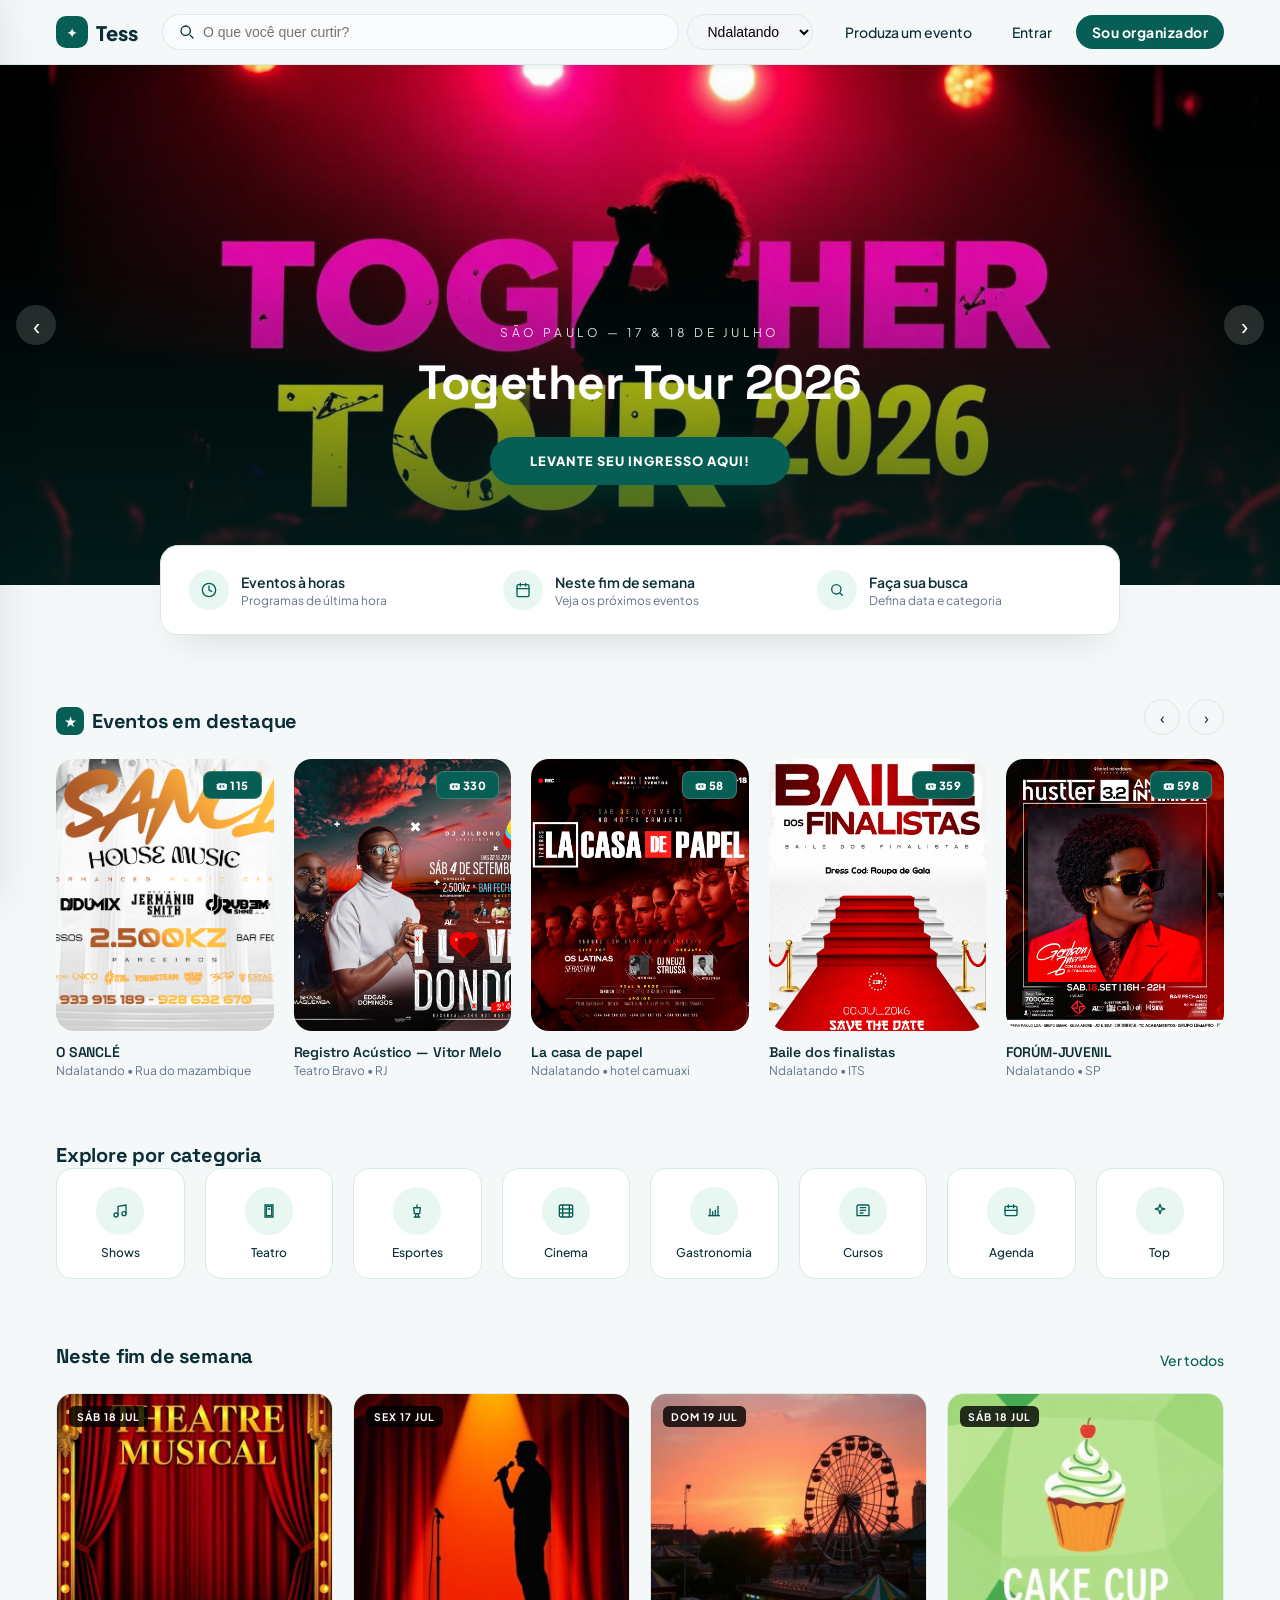
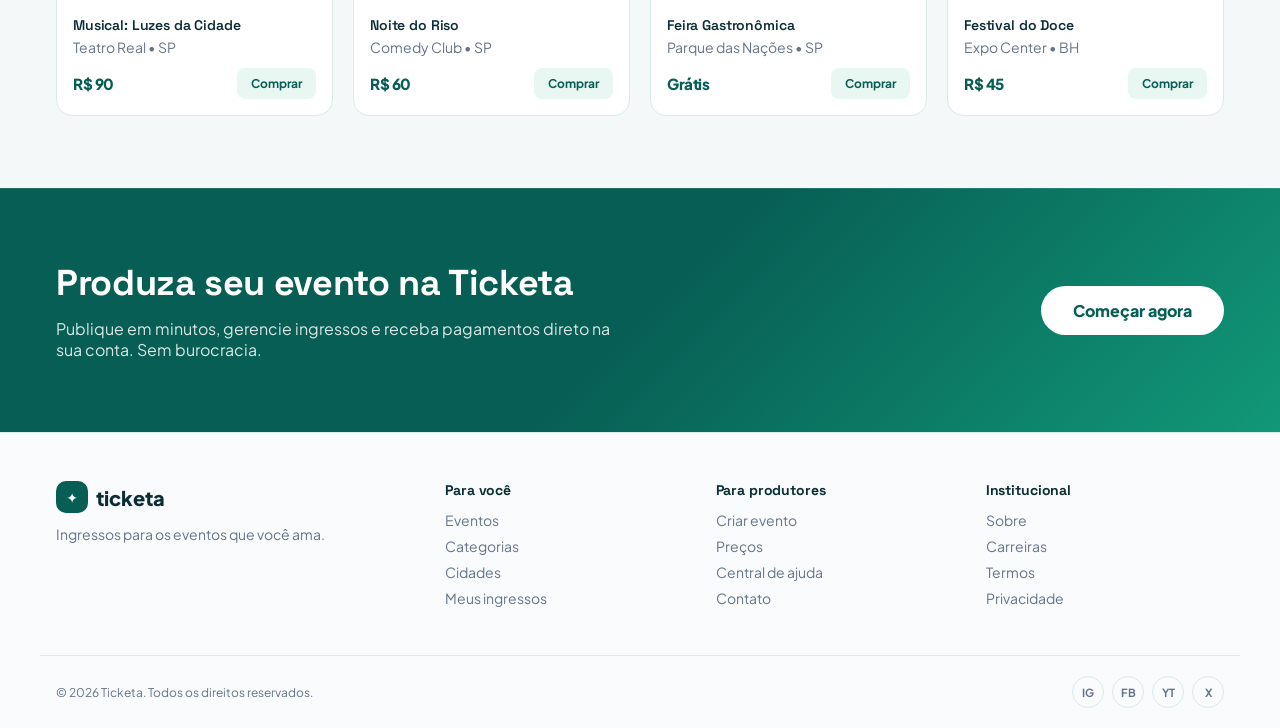
==== commit ec427919: "Foi adicionado paginas dinamicas e automaticas aos eventos, alteramos as cores e a fonte" ====
--- a/index.html
+++ b/index.html
@@ -8,7 +8,7 @@
   <meta name="description" content="Compre ingressos para os melhores shows, festivais, teatros e eventos ao vivo." />
   <link rel="preconnect" href="https://fonts.googleapis.com" />
   <link rel="preconnect" href="https://fonts.gstatic.com" crossorigin />
-  <link href="https://fonts.googleapis.com/css2?family=Inter:wght@400;500;600;700;900&display=swap" rel="stylesheet" />
+  <link href="https://fonts.googleapis.com/css2?family=Plus+Jakarta+Sans:wght@400;500;600;700;800&family=Space+Grotesk:wght@500;600;700&display=swap" rel="stylesheet" />
   <link rel="stylesheet" href="styles.css" />
 </head>
 
@@ -44,8 +44,30 @@
         <button class="btn-ghost hide-xs">Entrar</button>
         <button class="btn-primary">Sou organizador</button>
       </nav>
+
+      <button class="hamburger" id="hamburger-button" aria-label="Abrir menu">
+        <span class="hamburger-line"></span>
+        <span class="hamburger-line"></span>
+        <span class="hamburger-line"></span>
+      </button>
     </div>
   </header>
+
+  <div id="sidenav" class="sidenav">
+    <div class="sidenav-header">
+      <a href="/" class="logo">
+        <span class="logo-mark">✦</span>
+        <span>Tess</span>
+      </a>
+      <button id="close-button" class="close-button" aria-label="Fechar menu">&times;</button>
+    </div>
+    <nav class="sidenav-nav">
+      <a href="#">Produza um evento</a>
+      <a href="#">Entrar</a>
+      <a href="#" class="btn-primary">Sou organizador</a>
+    </nav>
+  </div>
+  <div id="overlay" class="overlay"></div>
 
   <main>
     <!-- HERO -->
@@ -97,7 +119,7 @@
     <!-- EM DESTAQUE -->
 
     
-    <section class="container section">
+    <section class="container section" id="featuredSection">
       <div class="section-head">
         <h2><span class="chip sm brand-bg">★</span> Eventos em destaque</h2>
         <div class="arrows">
@@ -106,7 +128,7 @@
         </div>
       </div>
       <div class="grid grid-5" id="featuredGrid">
-        <a class="card-featured" href="#">
+        <a class="card-featured" href="Event/index.html">
           <div class="thumb">
             <img src="assets/O SANCLÉ OFF.png" alt="O SANCLÉ" loading="lazy" />
             <span class="badge">🎟 115</span>
@@ -122,7 +144,7 @@
           <h3>Registro Acústico — Vitor Melo</h3>
           <p>Teatro Bravo • RJ</p>
         </a>
-        <a class="card-featured" href="#">
+        <a class="card-featured" href="Event/index.html">
           <div class="thumb">
             <img src="assets/la_casa_de_papel (1).png" alt="La casa de papel" loading="lazy" />
             <span class="badge">🎟 58</span>
@@ -138,7 +160,7 @@
           <h3>Baile dos finalistas</h3>
           <p>Ndalatando • ITS</p>
         </a>
-        <a class="card-featured" href="#">
+        <a class="card-featured" href="Event/index.html">
           <div class="thumb">
             <img src="assets/HUSTLER 3.2.jpg" alt="FORÚM-JUVENIL" loading="lazy" />
             <span class="badge">🎟 598</span>
@@ -354,4 +376,4 @@
   <script src="script.js"></script>
 </body>
 
-</html>+</html>
--- a/styles.css
+++ b/styles.css
@@ -1,34 +1,35 @@
 :root {
   /* Primary */
-  --rich-black: #000f31;
-  --dark-green: #032221;
-  --bangladesh-green: #03624c;
-  --mountain-meadow: #2cc295;
-  --caribbean-green: #00f881;
-  --anti-flash-white: #f7f76;
+  --rich-black: #091a33;
+  --dark-green: #0b2e36;
+  --bangladesh-green: #075e54;
+  --mountain-meadow: #14b88a;
+  --caribbean-green: #65f0b8;
+  --anti-flash-white: #f5f8f8;
 
   /* Secondary */
-  --pine: #063028;
-  --basil: #08453a;
-  --forest: #055544;
-  --frog: #178760;
-  --mint: #2fa884;
-  --stone: #707070;
-  --pistachio: #accbc4;
+  --pine: #0b3c49;
+  --basil: #064d47;
+  --forest: #087568;
+  --frog: #119878;
+  --mint: #68d9b8;
+  --stone: #64748b;
+  --pistachio: #c4e7de;
 
   /* Working palette */
-  --bg: #f7f76;
-  --fg: #032221;
-  --muted: #707070;
-  --border: #d2ebe5;
-  --secondary: #d2ebe5;
-  --brand: #03624c;
-  --brand-accent: #2cc295;
-  --brand-bright: #00f881;
+  --bg: #f5f8f8;
+  --fg: #0b2e36;
+  --muted: #64748b;
+  --border: #d8ebe7;
+  --secondary: #e4f4ef;
+  --brand: #075e54;
+  --brand-accent: #14b88a;
+  --brand-bright: #65f0b8;
+  --brand-soft: #e8f7f2;
 
   --radius: 12px;
-  --shadow: 0 10px 30px -15px rgba(3, 98, 76, 0.2);
-  --shadow-lg: 0 20px 40px -20px rgba(3, 34, 33, 0.25);
+  --shadow: 0 10px 30px -15px rgba(7, 94, 84, 0.24);
+  --shadow-lg: 0 20px 40px -20px rgba(11, 46, 54, 0.28);
 }
 
 * {
@@ -41,7 +42,7 @@
 body {
   background: var(--bg);
   color: var(--fg);
-  font-family: 'Inter', system-ui, sans-serif;
+  font-family: 'Plus Jakarta Sans', system-ui, sans-serif;
   -webkit-font-smoothing: antialiased
 }
 
@@ -71,6 +72,7 @@
 h2,
 h3,
 h4 {
+  font-family: 'Space Grotesk', 'Plus Jakarta Sans', sans-serif;
   font-weight: 800;
   letter-spacing: -.01em
 }
@@ -87,7 +89,18 @@
 
 .ic {
   width: 16px;
-  height: 16px
+  height: 16px;
+  transition: transform .28s ease, color .28s ease
+}
+
+.shortcut:hover .ic,
+.cat:hover .ic { transform: rotate(-10deg) scale(1.14); }
+.arrows button:hover { color: var(--brand); transform: translateX(2px); }
+.arrows button:first-child:hover { transform: translateX(-2px); }
+.socials span:hover { animation: icon-pop .38s ease both; }
+
+@keyframes icon-pop {
+  50% { transform: translateY(-3px) scale(1.12); }
 }
 
 .brand {
@@ -119,7 +132,7 @@
   position: sticky;
   top: 0;
   z-index: 50;
-  background: rgba(247, 247, 246, 0.95);
+  background: rgba(245, 248, 248, 0.95);
   backdrop-filter: blur(12px);
   border-bottom: 1px solid var(--border);
   box-shadow: 0 2px 8px rgba(3, 34, 33, 0.08)
@@ -789,4 +802,103 @@
 .socials span:hover {
   background: #fff;
   color: var(--brand)
-}+}
+
+/* HAMBURGER MENU */
+.hamburger {
+  display: none;
+  flex-direction: column;
+  gap: 5px;
+  width: 24px;
+  height: 24px;
+  margin-left: auto;
+}
+
+.hamburger-line {
+  width: 100%;
+  height: 2px;
+  background-color: var(--fg);
+  border-radius: 2px;
+}
+
+/* SIDENAV */
+.sidenav {
+  position: fixed;
+  top: 0;
+  left: -280px;
+  width: 280px;
+  height: 100%;
+  background: #fff;
+  padding: 24px;
+  z-index: 100;
+  box-shadow: 0 0 40px rgba(0,0,0,0.1);
+  transition: left 0.3s cubic-bezier(0.77, 0, 0.175, 1);
+  display: flex;
+  flex-direction: column;
+}
+
+.sidenav.open {
+  left: 0;
+}
+
+.sidenav-header {
+  display: flex;
+  justify-content: space-between;
+  align-items: center;
+  margin-bottom: 32px;
+}
+
+.close-button {
+  font-size: 28px;
+  color: var(--muted);
+}
+
+.sidenav-nav {
+  display: flex;
+  flex-direction: column;
+  gap: 16px;
+}
+
+.sidenav-nav a {
+  font-size: 1rem;
+  font-weight: 500;
+  padding: 12px 0;
+}
+
+.sidenav-nav .btn-primary {
+  margin-top: 16px;
+  text-align: center;
+}
+
+/* OVERLAY */
+.overlay {
+  position: fixed;
+  top: 0;
+  left: 0;
+  width: 100%;
+  height: 100%;
+  background: rgba(0,0,0,0.5);
+  z-index: 99;
+  opacity: 0;
+  visibility: hidden;
+  transition: opacity 0.3s ease, visibility 0.3s ease;
+}
+
+.overlay.open {
+  opacity: 1;
+  visibility: visible;
+}
+
+body.sidenav-open {
+  overflow: hidden;
+}
+
+
+@media (max-width:768px) {
+  .nav {
+    display: none;
+  }
+  .hamburger {
+    display: flex;
+  }
+}
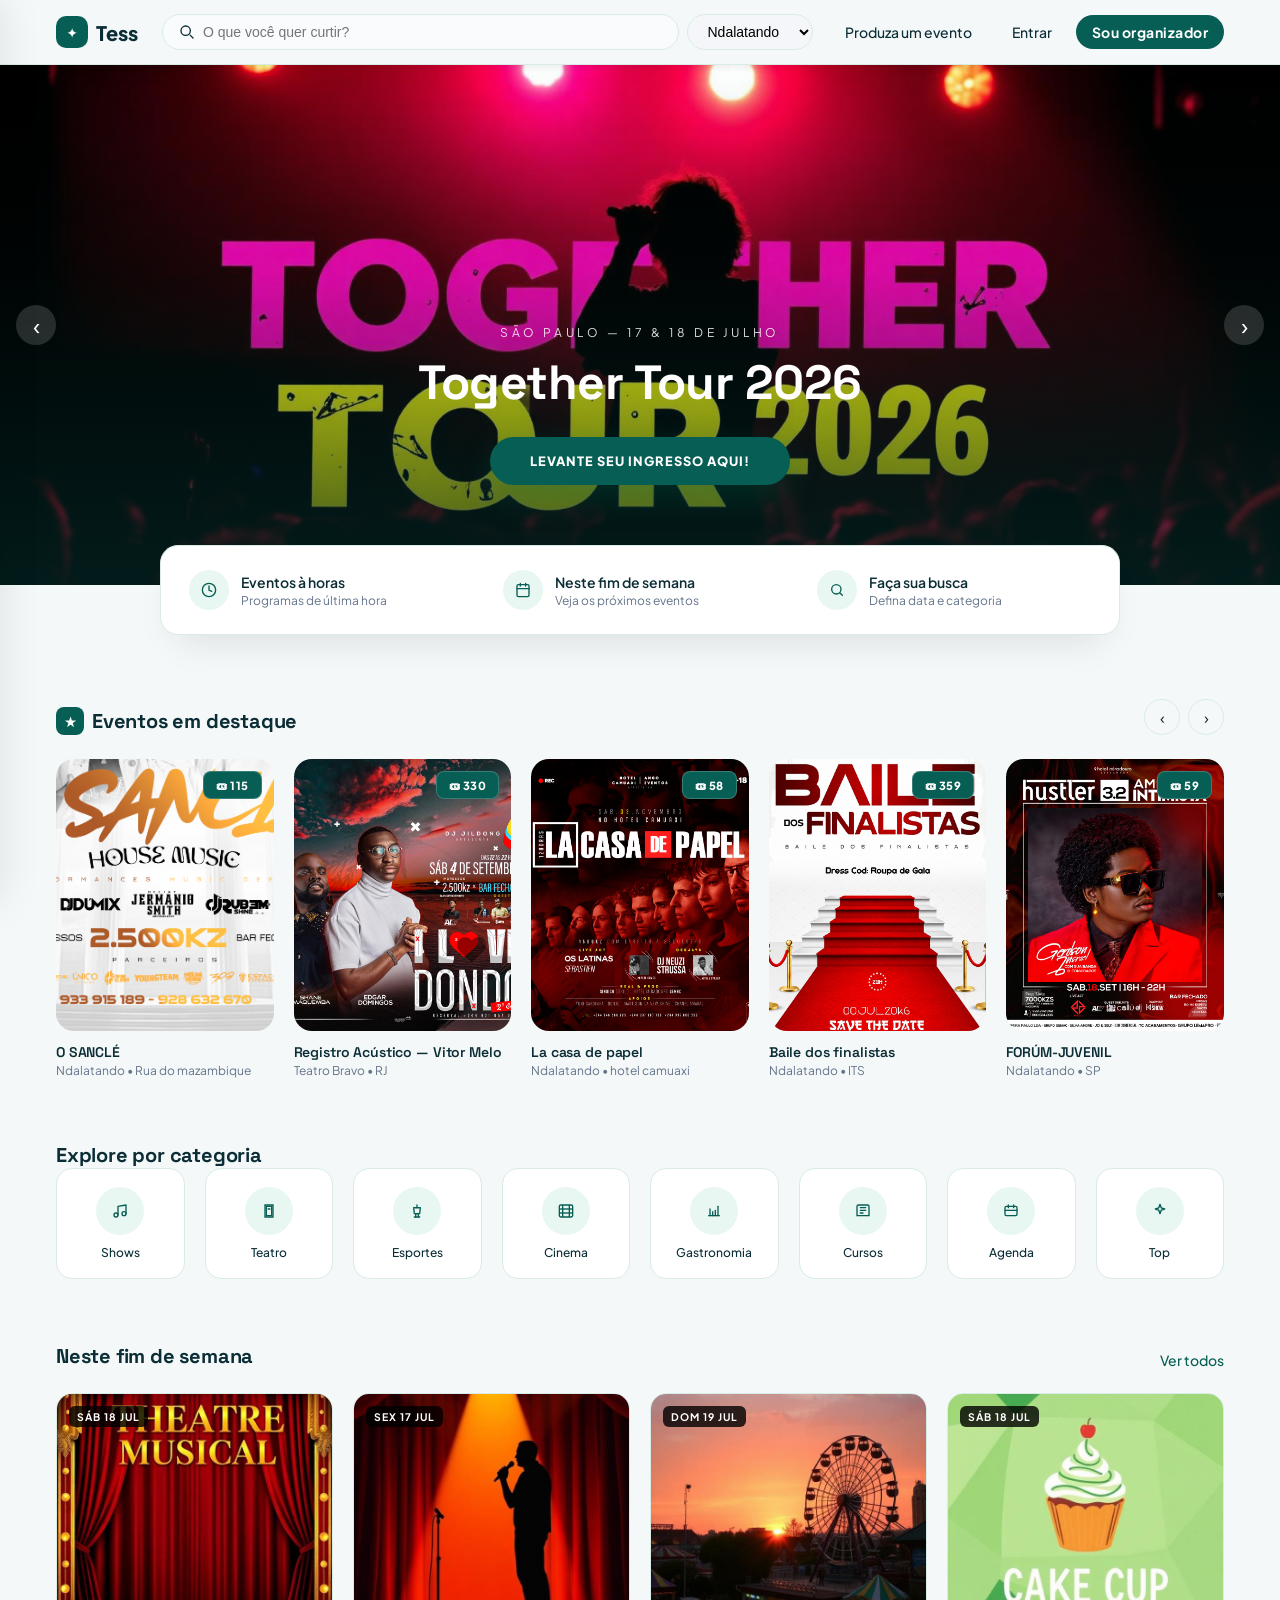
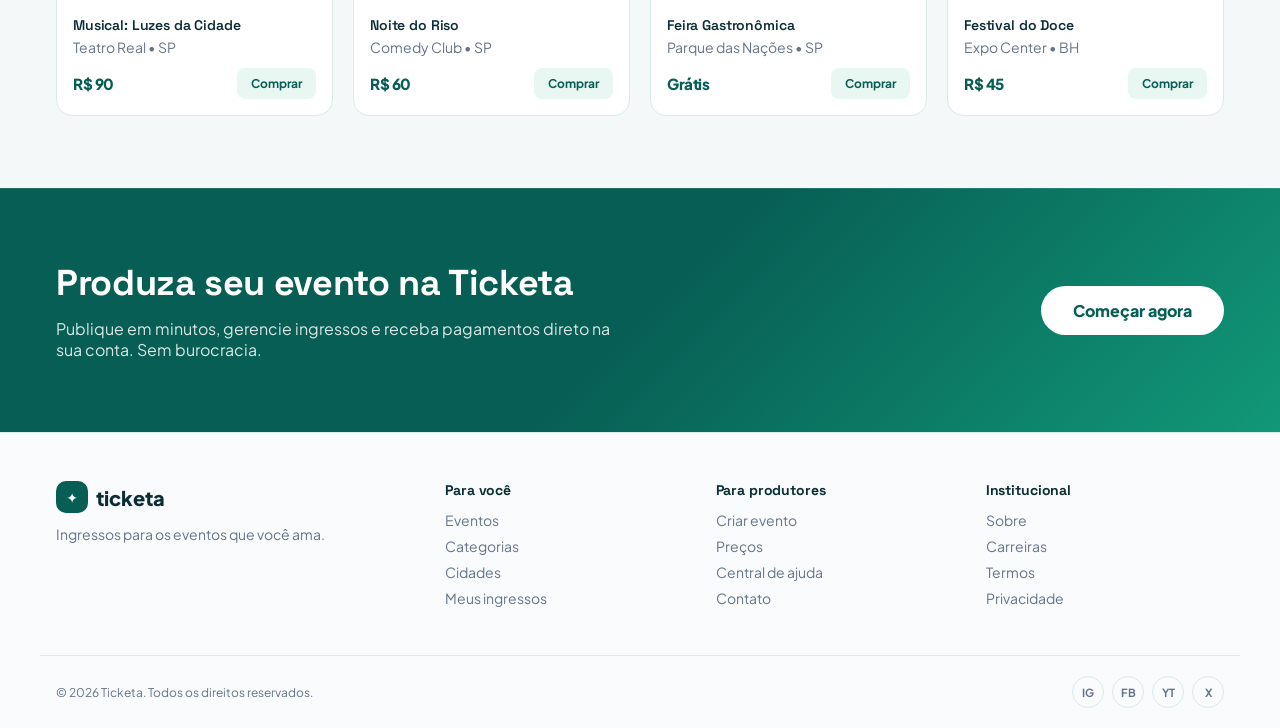
==== commit 6ae0bf58: "Forçar rebuild do deploy" ====
--- a/index.html
+++ b/index.html
@@ -163,7 +163,7 @@
         <a class="card-featured" href="Event/index.html">
           <div class="thumb">
             <img src="assets/HUSTLER 3.2.jpg" alt="FORÚM-JUVENIL" loading="lazy" />
-            <span class="badge">🎟 598</span>
+            <span class="badge">🎟 59</span>
           </div>
           <h3>FORÚM-JUVENIL</h3>
           <p>Ndalatando • SP</p>
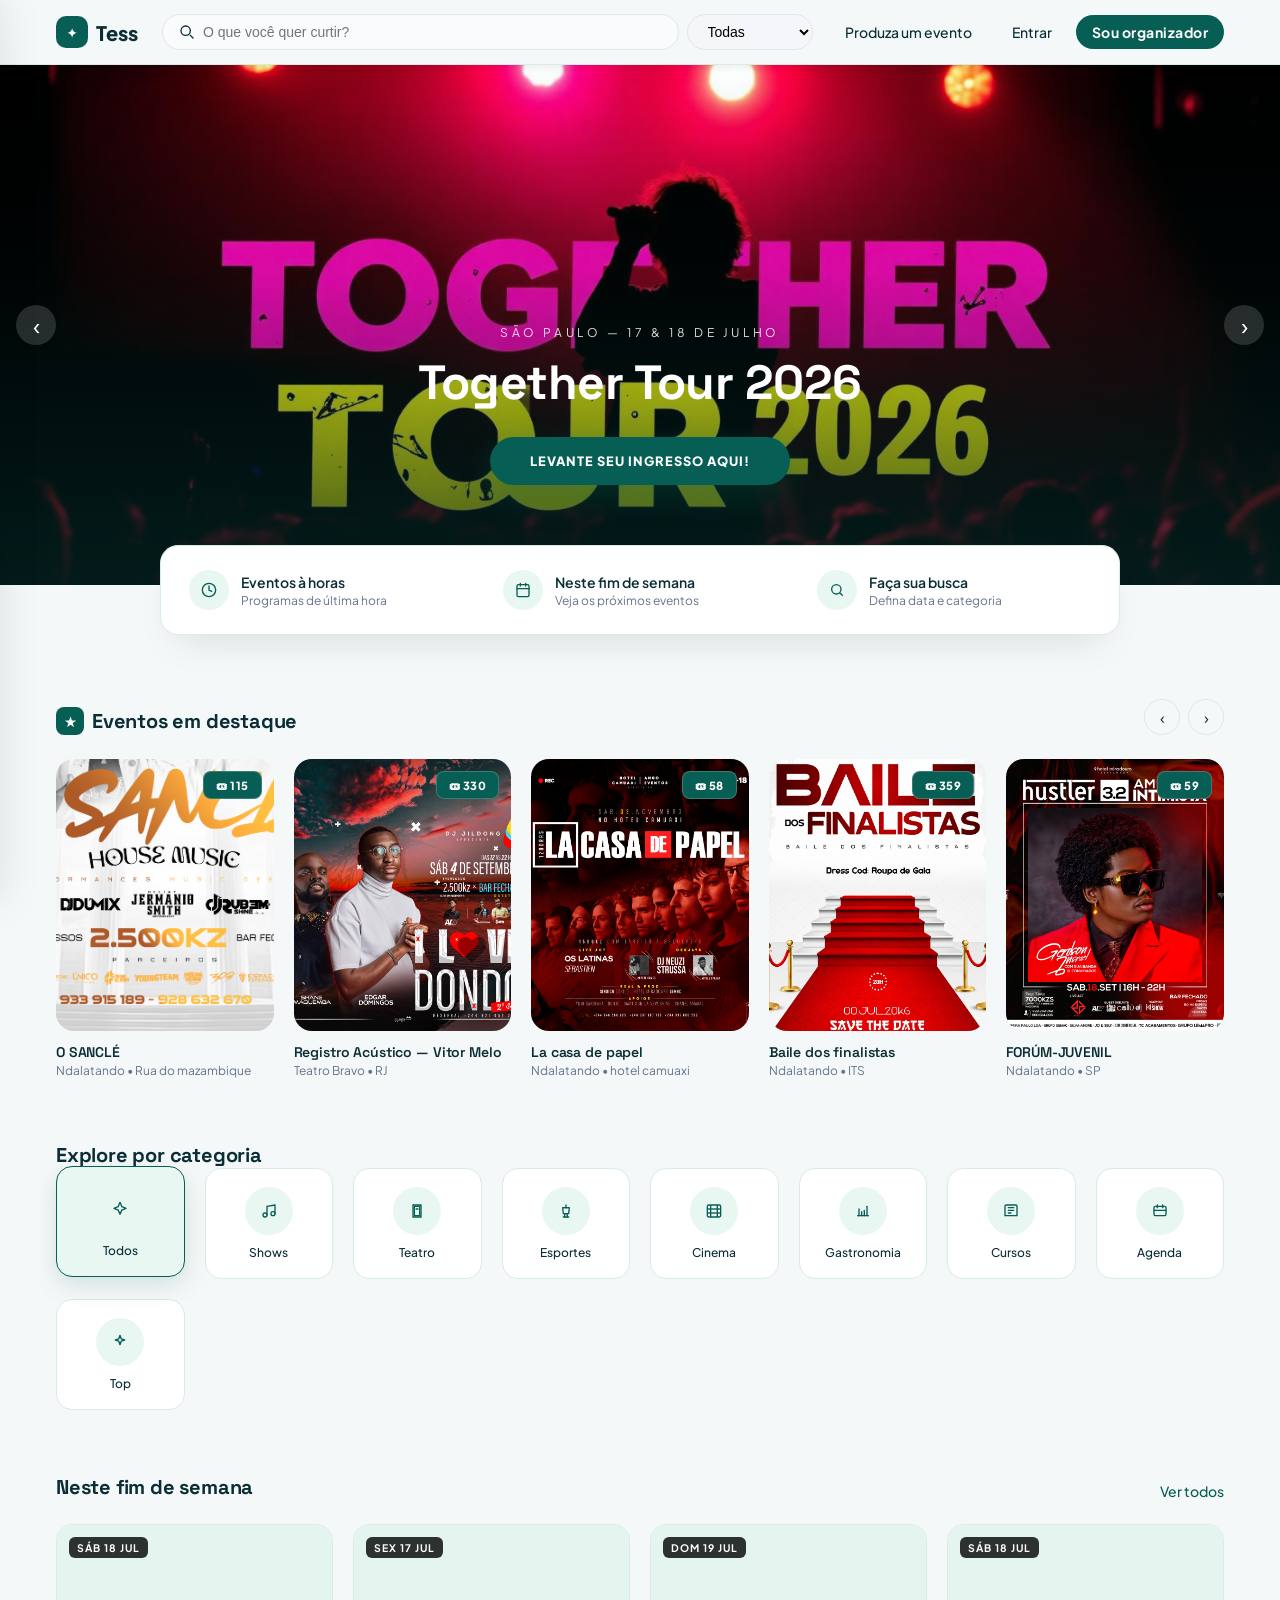
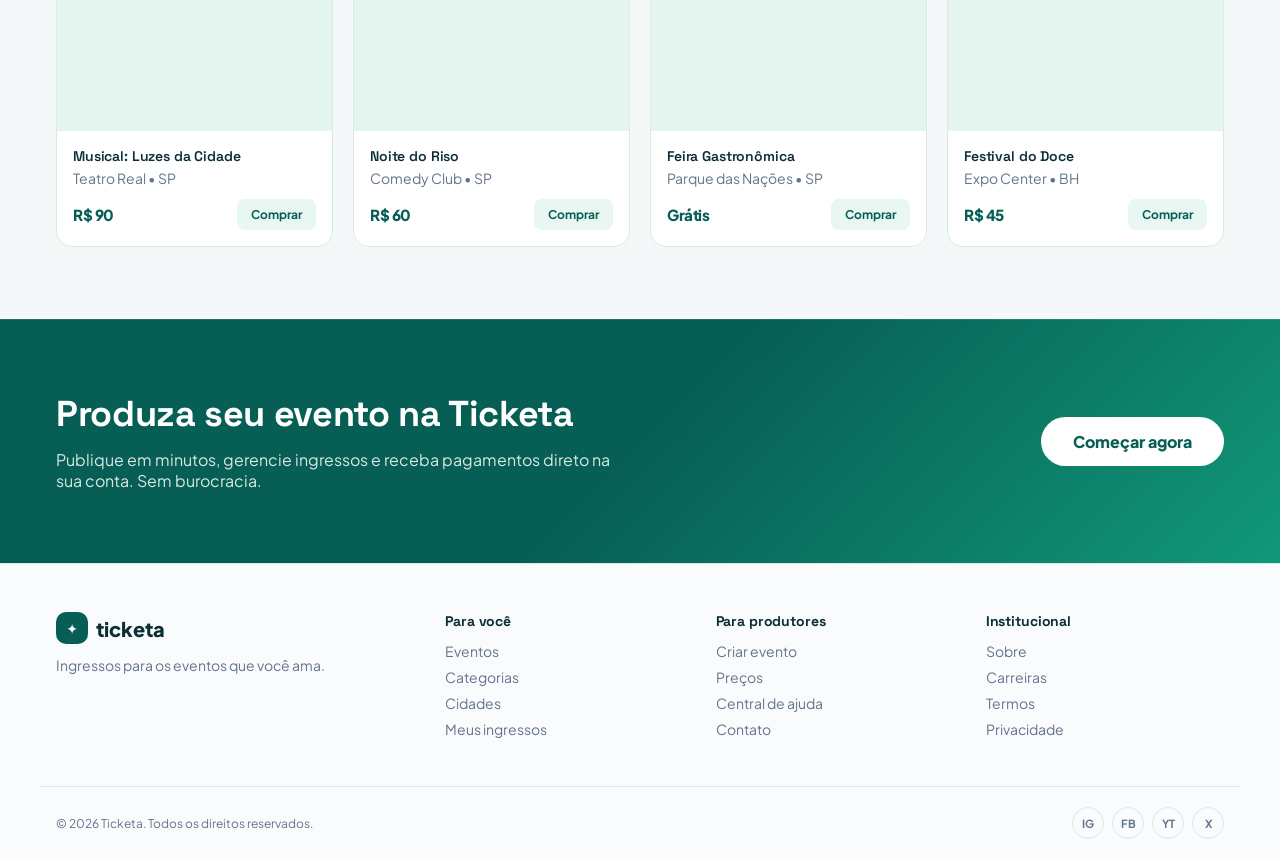
==== commit 2952d318: "Atualizando versao principal do projeto" ====
--- a/index.html
+++ b/index.html
@@ -8,6 +8,7 @@
   <meta name="description" content="Compre ingressos para os melhores shows, festivais, teatros e eventos ao vivo." />
   <link rel="preconnect" href="https://fonts.googleapis.com" />
   <link rel="preconnect" href="https://fonts.gstatic.com" crossorigin />
+  <link rel="preload" href="assets/hero-1.jpg" as="image" fetchpriority="high" />
   <link href="https://fonts.googleapis.com/css2?family=Plus+Jakarta+Sans:wght@400;500;600;700;800&family=Space+Grotesk:wght@500;600;700&display=swap" rel="stylesheet" />
   <link rel="stylesheet" href="styles.css" />
 </head>
@@ -30,9 +31,10 @@
           <input id="searchInput" placeholder="O que você quer curtir?" aria-label="Buscar eventos" />
         </div>
         <select class="city-btn" id="citySelect" aria-label="Selecionar cidade">
-          <option value="ND">Ndalatando</option>
-          <option value="LD">Luanda</option>
-          <option value="BG">Benguela</option>
+          <option value="all">Todas</option>
+          <option value="Ndalatando">Ndalatando</option>
+          <option value="Luanda">Luanda</option>
+          <option value="Benguela">Benguela</option>
           <svg viewBox="0 0 24 24" class="ic muted">
             <path d="M6 9l6 6 6-6" fill="none" stroke="currentColor" stroke-width="2" />
           </svg>
@@ -41,7 +43,10 @@
 
       <nav class="nav">
         <button class="btn-ghost hide-sm">Produza um evento</button>
-        <button class="btn-ghost hide-xs">Entrar</button>
+        <div class="auth-menu">
+          <button class="btn-ghost hide-xs" data-auth-button>Entrar</button>
+          <button class="btn-logout hidden" id="logoutButton" type="button">Sair</button>
+        </div>
         <button class="btn-primary">Sou organizador</button>
       </nav>
 
@@ -128,54 +133,61 @@
         </div>
       </div>
       <div class="grid grid-5" id="featuredGrid">
-        <a class="card-featured" href="Event/index.html">
-          <div class="thumb">
-            <img src="assets/O SANCLÉ OFF.png" alt="O SANCLÉ" loading="lazy" />
+        <a class="card-featured" href="Event/index.html?id=osancle" data-search="o sancle ndalatando rua do mazambique" data-city="Ndalatando" data-category="shows">
+          <div class="thumb">
+            <img src="assets/O SANCLÉ OFF.png" alt="O SANCLÉ" loading="lazy" decoding="async" width="600" height="750" />
             <span class="badge">🎟 115</span>
           </div>
           <h3>O SANCLÉ</h3>
           <p>Ndalatando • Rua do mazambique</p>
         </a>
-        <a class="card-featured" href="#">
-          <div class="thumb">
-            <img src="assets/I LOVE DONDO II.jpg" alt="Registro Acústico — Vitor Melo" loading="lazy" />
+        <a class="card-featured" href="Event/index.html?id=registro-acustico" data-search="registro acustico vitor melo teatro bravo dondo" data-city="Dondo" data-category="teatro">
+          <div class="thumb">
+            <img src="assets/I LOVE DONDO II.jpg" alt="Registro Acústico — Vitor Melo" loading="lazy" decoding="async" width="600" height="750" />
             <span class="badge">🎟 330</span>
           </div>
           <h3>Registro Acústico — Vitor Melo</h3>
           <p>Teatro Bravo • RJ</p>
         </a>
-        <a class="card-featured" href="Event/index.html">
-          <div class="thumb">
-            <img src="assets/la_casa_de_papel (1).png" alt="La casa de papel" loading="lazy" />
+        <a class="card-featured" href="Event/index.html?id=la-casa-de-papel" data-search="la casa de papel ndalatando hotel camuaxi" data-city="Ndalatando" data-category="cinema">
+          <div class="thumb">
+            <img src="assets/la_casa_de_papel (1).png" alt="La casa de papel" loading="lazy" decoding="async" width="600" height="750" />
             <span class="badge">🎟 58</span>
           </div>
           <h3>La casa de papel</h3>
           <p>Ndalatando • hotel camuaxi</p>
         </a>
-        <a class="card-featured" href="#">
-          <div class="thumb">
-            <img src="assets/BAILE-DOS-FINALISTA.jpg" alt="Baile dos finalistas" loading="lazy" />
+        <a class="card-featured" href="Event/index.html?id=baile-finalistas" data-search="baile dos finalistas ndalatando its" data-city="Ndalatando" data-category="shows">
+          <div class="thumb">
+            <img src="assets/BAILE-DOS-FINALISTA.jpg" alt="Baile dos finalistas" loading="lazy" decoding="async" width="600" height="750" />
             <span class="badge">🎟 359</span>
           </div>
           <h3>Baile dos finalistas</h3>
           <p>Ndalatando • ITS</p>
         </a>
-        <a class="card-featured" href="Event/index.html">
-          <div class="thumb">
-            <img src="assets/HUSTLER 3.2.jpg" alt="FORÚM-JUVENIL" loading="lazy" />
+        <a class="card-featured" href="Event/index.html?id=forum-juvenil" data-search="forum juvenil ndalatando sp" data-city="Ndalatando" data-category="esportes">
+          <div class="thumb">
+            <img src="assets/HUSTLER 3.2.jpg" alt="FORÚM-JUVENIL" loading="lazy" decoding="async" width="600" height="750" />
             <span class="badge">🎟 59</span>
           </div>
           <h3>FORÚM-JUVENIL</h3>
           <p>Ndalatando • SP</p>
         </a>
       </div>
+      <div id="searchEmptyState" class="search-empty hidden">Nenhum evento encontrado para sua busca.</div>
     </section>
 
     <!-- CATEGORIAS -->
     <section class="container section">
       <h2>Explore por categoria</h2>
       <div class="grid grid-8">
-        <a class="cat" href="#">
+        <a class="cat active" href="#" data-category="all">
+          <span class="chip"><svg viewBox="0 0 24 24" aria-hidden="true" class="ic">
+              <path d="M12 2l2.7 6.3L21 11l-6.3 2.7L12 20l-2.7-6.3L3 11l6.3-2.7L12 2z" fill="none" stroke="currentColor" stroke-width="2" stroke-linejoin="round" />
+            </svg></span>
+          <span>Todos</span>
+        </a>
+        <a class="cat" href="#" data-category="shows">
           <span class="chip"><svg viewBox="0 0 24 24" aria-hidden="true" class="ic">
               <path d="M9 18V5l12-2v13" fill="none" stroke="currentColor" stroke-width="2" stroke-linecap="round"
                 stroke-linejoin="round" />
@@ -184,14 +196,14 @@
             </svg></span>
           <span>Shows</span>
         </a>
-        <a class="cat" href="#">
+        <a class="cat" href="#" data-category="teatro">
           <span class="chip"><svg viewBox="0 0 24 24" aria-hidden="true" class="ic">
               <path d="M18 3v18H6V3z" fill="none" stroke="currentColor" stroke-width="2" />
               <path d="M14 9H10M16 5H8v14h8z" fill="none" stroke="currentColor" stroke-width="2" />
             </svg></span>
           <span>Teatro</span>
         </a>
-        <a class="cat" href="#">
+        <a class="cat" href="#" data-category="esportes">
           <span class="chip"><svg viewBox="0 0 24 24" aria-hidden="true" class="ic">
               <path d="M8 21h8" fill="none" stroke="currentColor" stroke-width="2" stroke-linecap="round" />
               <path d="M10 21v-4" fill="none" stroke="currentColor" stroke-width="2" stroke-linecap="round" />
@@ -203,7 +215,7 @@
             </svg></span>
           <span>Esportes</span>
         </a>
-        <a class="cat" href="#">
+        <a class="cat" href="#" data-category="cinema">
           <span class="chip"><svg viewBox="0 0 24 24" aria-hidden="true" class="ic">
               <rect x="2" y="3" width="20" height="18" rx="2.18" ry="2.18" fill="none" stroke="currentColor"
                 stroke-width="2" />
@@ -215,7 +227,7 @@
           <span>Cinema</span>
         </a>
 
-        <a class="cat" href="#">
+        <a class="cat" href="#" data-category="gastronomia">
           <span class="chip"><svg viewBox="0 0 24 24" aria-hidden="true" class="ic">
               <path d="M4 19h16" fill="none" stroke="currentColor" stroke-width="2" stroke-linecap="round" />
               <path d="M6 19V9" fill="none" stroke="currentColor" stroke-width="2" stroke-linecap="round" />
@@ -225,7 +237,7 @@
             </svg></span>
           <span>Gastronomia</span>
         </a>
-        <a class="cat" href="#">
+        <a class="cat" href="#" data-category="cursos">
           <span class="chip"><svg viewBox="0 0 24 24" aria-hidden="true" class="ic">
               <path d="M19 3H5a2 2 0 0 0-2 2v14h18V5a2 2 0 0 0-2-2z" fill="none" stroke="currentColor"
                 stroke-width="2" />
@@ -235,7 +247,7 @@
             </svg></span>
           <span>Cursos</span>
         </a>
-        <a class="cat" href="#">
+        <a class="cat" href="#" data-category="agenda">
           <span class="chip"><svg viewBox="0 0 24 24" aria-hidden="true" class="ic">
               <rect x="3" y="5" width="18" height="14" rx="2" fill="none" stroke="currentColor" stroke-width="2" />
               <path d="M16 3v4" fill="none" stroke="currentColor" stroke-width="2" stroke-linecap="round" />
@@ -244,7 +256,7 @@
             </svg></span>
           <span>Agenda</span>
         </a>
-        <a class="cat" href="#">
+        <a class="cat" href="#" data-category="top">
           <span class="chip"><svg viewBox="0 0 24 24" aria-hidden="true" class="ic">
               <path d="M12 2l1.8 5.2L19 9l-5.2 1.8L12 16l-1.8-5.2L5 9l5.2-1.8L12 2z" fill="none" stroke="currentColor"
                 stroke-width="2" stroke-linejoin="round" />
@@ -261,9 +273,9 @@
         <a href="#" class="link-brand">Ver todos</a>
       </div>
       <div class="grid grid-4" id="weekendGrid">
-        <article class="card-weekend">
-          <div class="thumb">
-            <img src="assets/event-theatre.jpg" alt="Musical: Luzes da Cidade" loading="lazy" />
+        <article class="card-weekend" data-search="musical luzes da cidade teatro real sp" data-city="SP" data-category="teatro">
+          <div class="thumb">
+            <img src="assets/event-theatre.jpg" alt="Musical: Luzes da Cidade" loading="lazy" decoding="async" width="600" height="450" />
             <span class="date-tag">SÁB 18 JUL</span>
           </div>
           <div class="body">
@@ -275,9 +287,9 @@
             </div>
           </div>
         </article>
-        <article class="card-weekend">
-          <div class="thumb">
-            <img src="assets/event-comedy.jpg" alt="Noite do Riso" loading="lazy" />
+        <article class="card-weekend" data-search="noite do riso comedy club sp" data-city="SP" data-category="shows">
+          <div class="thumb">
+            <img src="assets/event-comedy.jpg" alt="Noite do Riso" loading="lazy" decoding="async" width="600" height="450" />
             <span class="date-tag">SEX 17 JUL</span>
           </div>
           <div class="body">
@@ -289,9 +301,9 @@
             </div>
           </div>
         </article>
-        <article class="card-weekend">
-          <div class="thumb">
-            <img src="assets/event-park.jpg" alt="Feira Gastronômica" loading="lazy" />
+        <article class="card-weekend" data-search="feira gastronomica parque das nacoes sp" data-city="SP" data-category="gastronomia">
+          <div class="thumb">
+            <img src="assets/event-park.jpg" alt="Feira Gastronômica" loading="lazy" decoding="async" width="600" height="450" />
             <span class="date-tag">DOM 19 JUL</span>
           </div>
           <div class="body">
@@ -303,9 +315,9 @@
             </div>
           </div>
         </article>
-        <article class="card-weekend">
-          <div class="thumb">
-            <img src="assets/event-cake.jpg" alt="Festival do Doce" loading="lazy" />
+        <article class="card-weekend" data-search="festival do doce expo center bh" data-city="BH" data-category="gastronomia">
+          <div class="thumb">
+            <img src="assets/event-cake.jpg" alt="Festival do Doce" loading="lazy" decoding="async" width="600" height="450" />
             <span class="date-tag">SÁB 18 JUL</span>
           </div>
           <div class="body">
@@ -373,7 +385,26 @@
     </div>
   </footer>
 
-  <script src="script.js"></script>
+  <div id="authModal" class="auth-modal hidden" role="dialog" aria-modal="true" aria-labelledby="authTitle">
+    <div class="auth-card">
+      <button id="authClose" class="auth-close" aria-label="Fechar login">&times;</button>
+      <h3 id="authTitle">Entrar</h3>
+      <form id="authForm" novalidate>
+        <label>
+          E-mail
+          <input type="email" name="email" placeholder="seu@email.com" required />
+        </label>
+        <label>
+          Senha
+          <input type="password" name="password" placeholder="Sua senha" required />
+        </label>
+        <p id="authError" class="form-error hidden" role="alert"></p>
+        <button type="submit" class="btn-primary">Acessar</button>
+      </form>
+    </div>
+  </div>
+
+  <script src="script.js" defer></script>
 </body>
 
 </html>
--- a/styles.css
+++ b/styles.css
@@ -48,7 +48,9 @@
 
 img {
   display: block;
-  max-width: 100%
+  max-width: 100%;
+  height: auto;
+  content-visibility: auto;
 }
 
 a {
@@ -101,6 +103,10 @@
 
 @keyframes icon-pop {
   50% { transform: translateY(-3px) scale(1.12); }
+}
+
+@keyframes spin {
+  to { transform: rotate(360deg); }
 }
 
 .brand {
@@ -180,7 +186,24 @@
   border-radius: 999px;
   background: #fafbfc;
   border: 1px solid var(--border);
-  transition: all .2s ease
+  transition: all .2s ease;
+  position: relative;
+}
+
+.search.is-loading {
+  border-color: var(--brand);
+  box-shadow: 0 0 0 3px rgba(7, 94, 84, 0.08);
+}
+
+.search.is-loading::after {
+  content: "";
+  width: 14px;
+  height: 14px;
+  border: 2px solid rgba(7, 94, 84, 0.2);
+  border-top-color: var(--brand);
+  border-radius: 50%;
+  display: inline-block;
+  animation: spin 0.8s linear infinite;
 }
 
 .search input {
@@ -191,6 +214,17 @@
   font-size: .875rem
 }
 
+.search-empty {
+  margin-top: 20px;
+  border: 1px solid var(--border);
+  background: #fff;
+  border-radius: 14px;
+  padding: 18px 20px;
+  color: var(--muted);
+  font-size: .9rem;
+  text-align: center;
+}
+
 .city-btn {
   display: flex;
   align-items: center;
@@ -207,6 +241,12 @@
   display: flex;
   align-items: center;
   gap: 8px
+}
+
+.auth-menu {
+  display: flex;
+  align-items: center;
+  gap: 8px;
 }
 
 .btn-ghost {
@@ -237,6 +277,28 @@
   box-shadow: 0 4px 12px rgba(3, 98, 76, 0.3)
 }
 
+.btn-logout {
+  padding: 8px 14px;
+  border-radius: 999px;
+  background: #fff;
+  border: 1px solid var(--border);
+  color: var(--brand);
+  font-size: .75rem;
+  font-weight: 700;
+  transition: all .2s ease;
+}
+
+.btn-logout:hover {
+  background: #f0f9f6;
+  border-color: var(--brand);
+}
+
+.btn-ghost.is-authenticated {
+  background: var(--brand-soft);
+  color: var(--brand);
+  border: 1px solid rgba(7, 94, 84, 0.12);
+}
+
 .btn-primary.lg {
   padding: 16px 40px;
   font-size: 0.8rem;
@@ -284,7 +346,9 @@
 
 /* HERO */
 .hero {
-  position: relative
+  position: relative;
+  content-visibility: auto;
+  contain-intrinsic-size: 1200px 520px;
 }
 
 .hero-slide {
@@ -292,7 +356,8 @@
   background-size: cover;
   background-position: center;
   background-color: #000;
-  transition: background-image .4s ease
+  transition: background-image .4s ease;
+  will-change: background-image;
 }
 
 .hero-overlay {
@@ -450,7 +515,9 @@
 
 /* SECTIONS */
 .section {
-  padding-top: 64px
+  padding-top: 64px;
+  content-visibility: auto;
+  contain-intrinsic-size: 1200px 420px;
 }
 
 .section-head {
@@ -528,6 +595,11 @@
 /* CARDS */
 .card-featured {
   cursor: pointer
+}
+
+.card-featured.hidden,
+.card-weekend.hidden {
+  display: none !important;
 }
 
 .card-featured .thumb {
@@ -601,6 +673,13 @@
   box-shadow: 0 8px 24px rgba(3, 98, 76, 0.15)
 }
 
+.cat.active {
+  border-color: var(--brand);
+  background: var(--brand-soft);
+  box-shadow: 0 8px 24px rgba(3, 98, 76, 0.15);
+  transform: translateY(-2px);
+}
+
 .cat .chip {
   width: 48px;
   height: 48px
@@ -889,10 +968,86 @@
   visibility: visible;
 }
 
-body.sidenav-open {
+body.sidenav-open,
+body.modal-open {
   overflow: hidden;
 }
 
+.auth-modal {
+  position: fixed;
+  inset: 0;
+  display: grid;
+  place-items: center;
+  background: rgba(9, 26, 51, 0.52);
+  z-index: 120;
+  padding: 16px;
+}
+
+.auth-card {
+  position: relative;
+  width: min(420px, 100%);
+  background: #fff;
+  border-radius: 20px;
+  padding: 32px 24px 24px;
+  box-shadow: 0 28px 60px rgba(9, 26, 51, 0.22);
+}
+
+.auth-card h3 {
+  font-size: 1.5rem;
+  margin-bottom: 16px;
+}
+
+.auth-card form {
+  display: flex;
+  flex-direction: column;
+  gap: 16px;
+}
+
+.auth-card label {
+  display: flex;
+  flex-direction: column;
+  gap: 8px;
+  font-size: .85rem;
+  font-weight: 600;
+  color: var(--fg);
+}
+
+.auth-card input {
+  width: 100%;
+  padding: 12px 14px;
+  border: 1px solid var(--border);
+  border-radius: 12px;
+  font: inherit;
+  background: #f8fafb;
+}
+
+.auth-card input:focus {
+  outline: none;
+  border-color: var(--brand);
+  box-shadow: 0 0 0 3px rgba(7, 94, 84, 0.08);
+}
+
+.auth-close {
+  position: absolute;
+  right: 16px;
+  top: 12px;
+  font-size: 1.8rem;
+  line-height: 1;
+  color: var(--muted);
+}
+
+.form-error {
+  font-size: .8rem;
+  color: #b42318;
+  background: #fff1f0;
+  border: 1px solid #fecaca;
+  border-radius: 10px;
+  padding: 10px 12px;
+}
+
+.hidden {
+  display: none !important;
+}
 
 @media (max-width:768px) {
   .nav {
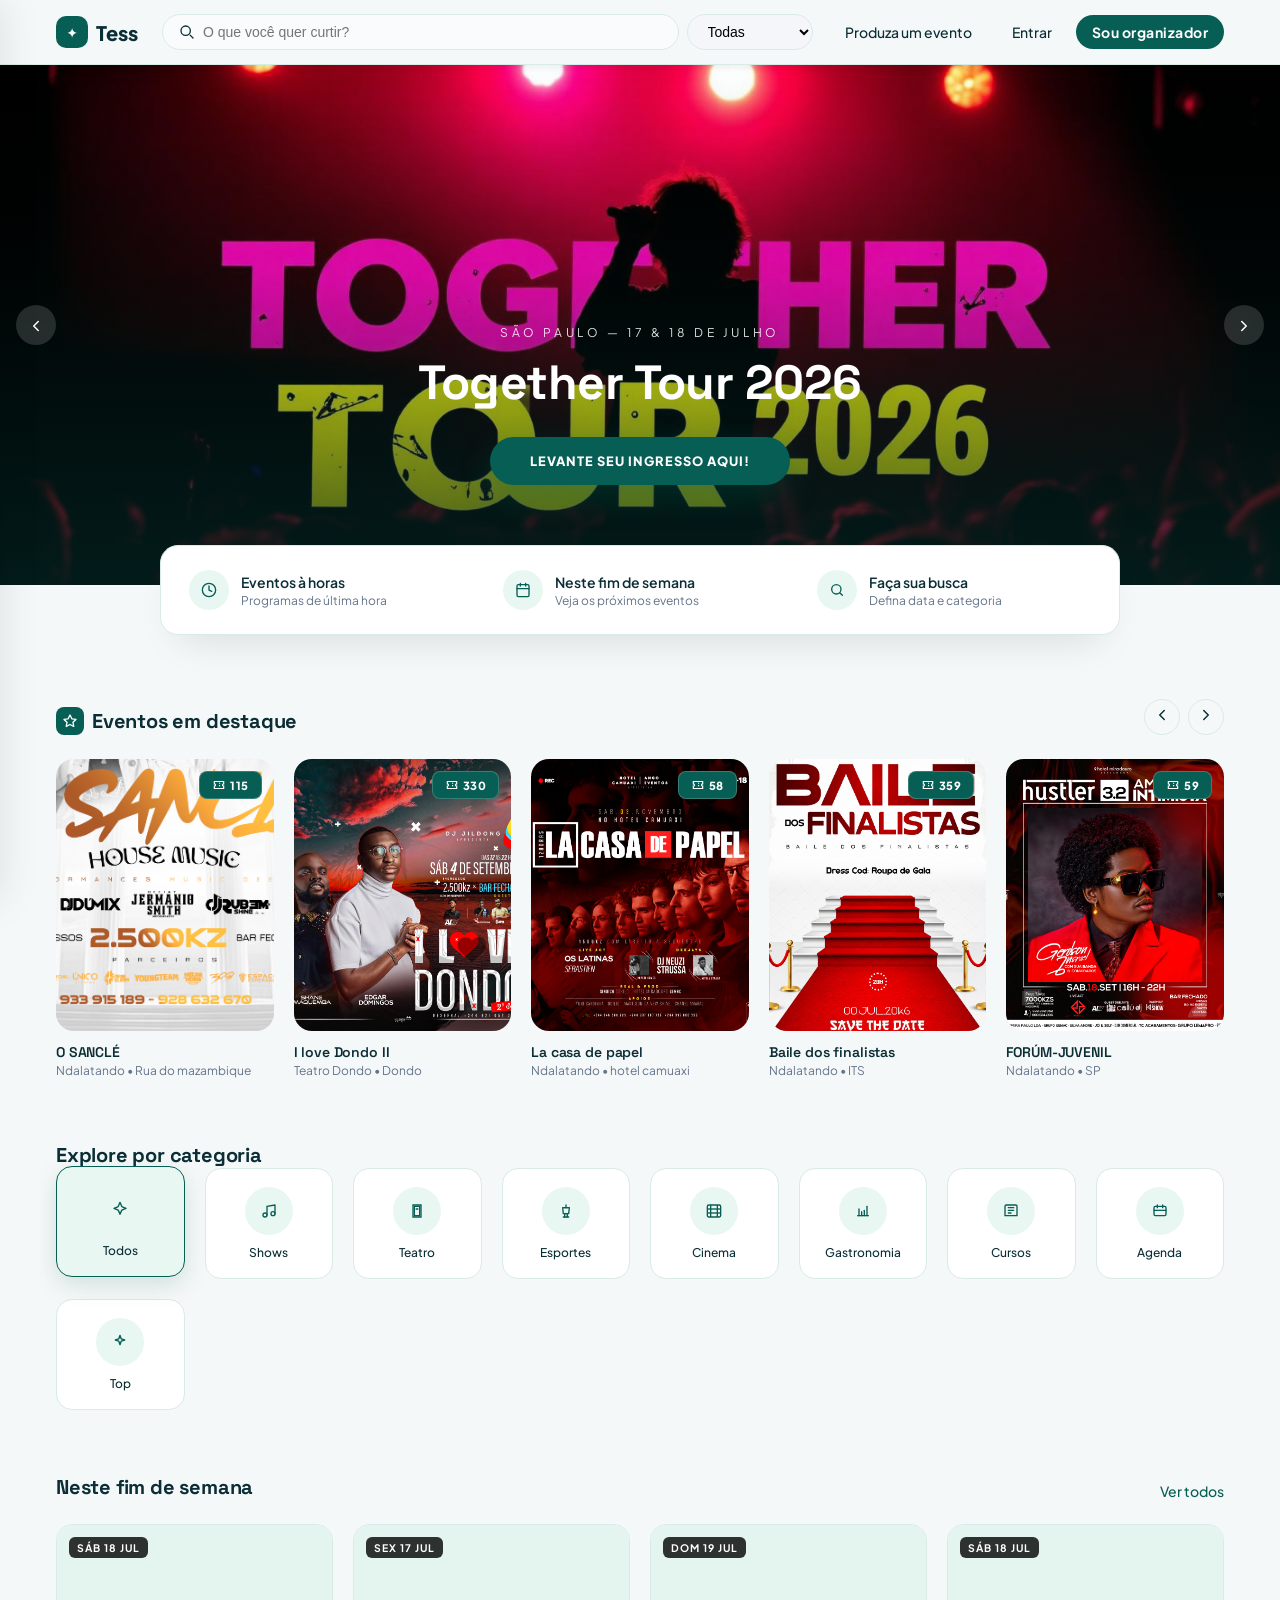
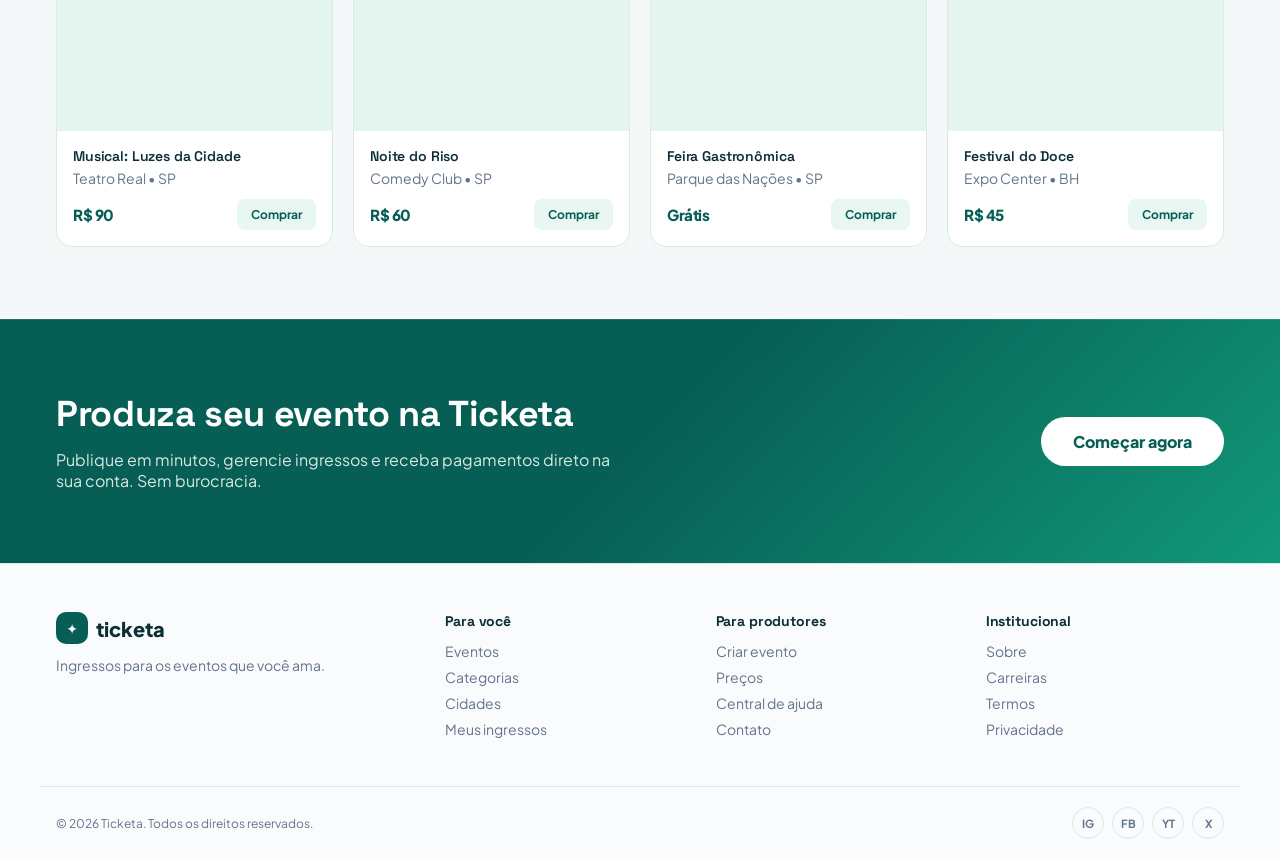
==== commit c56096a7: "Salva alteracoes antes de trocar de branch" ====
--- a/index.html
+++ b/index.html
@@ -80,8 +80,8 @@
       <div class="hero-slide" id="heroSlide"></div>
       <div class="hero-overlay"></div>
 
-      <button class="hero-nav prev" id="heroPrev" aria-label="Anterior">‹</button>
-      <button class="hero-nav next" id="heroNext" aria-label="Próximo">›</button>
+      <button class="hero-nav prev" id="heroPrev" aria-label="Anterior"><svg viewBox="0 0 24 24" aria-hidden="true"><path d="m15 18-6-6 6-6"/></svg></button>
+      <button class="hero-nav next" id="heroNext" aria-label="Próximo"><svg viewBox="0 0 24 24" aria-hidden="true"><path d="m9 18 6-6-6-6"/></svg></button>
 
       <div class="hero-content">
         <p class="eyebrow" id="heroCity"></p>
@@ -126,33 +126,33 @@
     
     <section class="container section" id="featuredSection">
       <div class="section-head">
-        <h2><span class="chip sm brand-bg">★</span> Eventos em destaque</h2>
+        <h2><span class="chip sm brand-bg"><svg viewBox="0 0 24 24" aria-hidden="true" class="ic"><path d="m12 3 2.8 5.7 6.2.9-4.5 4.4 1.1 6.2-5.6-3-5.6 3 1.1-6.2L3 9.6l6.2-.9L12 3Z" fill="none" stroke="currentColor" stroke-width="2" stroke-linejoin="round"/></svg></span> Eventos em destaque</h2>
         <div class="arrows">
-          <button aria-label="Anterior">‹</button>
-          <button aria-label="Próximo">›</button>
+          <button aria-label="Anterior"><svg viewBox="0 0 24 24" aria-hidden="true"><path d="m15 18-6-6 6-6"/></svg></button>
+          <button aria-label="Próximo"><svg viewBox="0 0 24 24" aria-hidden="true"><path d="m9 18 6-6-6-6"/></svg></button>
         </div>
       </div>
       <div class="grid grid-5" id="featuredGrid">
         <a class="card-featured" href="Event/index.html?id=osancle" data-search="o sancle ndalatando rua do mazambique" data-city="Ndalatando" data-category="shows">
           <div class="thumb">
             <img src="assets/O SANCLÉ OFF.png" alt="O SANCLÉ" loading="lazy" decoding="async" width="600" height="750" />
-            <span class="badge">🎟 115</span>
+            <span class="badge"><svg class="badge-icon" viewBox="0 0 24 24" aria-hidden="true"><path d="M4 6h16v4a2 2 0 0 0 0 4v4H4v-4a2 2 0 0 0 0-4V6Z" fill="none" stroke="currentColor" stroke-width="2"/><path d="M13 8v8" stroke="currentColor" stroke-width="2" stroke-dasharray="2 2"/></svg>115</span>
           </div>
           <h3>O SANCLÉ</h3>
           <p>Ndalatando • Rua do mazambique</p>
         </a>
-        <a class="card-featured" href="Event/index.html?id=registro-acustico" data-search="registro acustico vitor melo teatro bravo dondo" data-city="Dondo" data-category="teatro">
-          <div class="thumb">
-            <img src="assets/I LOVE DONDO II.jpg" alt="Registro Acústico — Vitor Melo" loading="lazy" decoding="async" width="600" height="750" />
-            <span class="badge">🎟 330</span>
-          </div>
-          <h3>Registro Acústico — Vitor Melo</h3>
-          <p>Teatro Bravo • RJ</p>
+        <a class="card-featured" href="Event/index.html?id=i-love-dondo-II" data-search="i love dondo ii vitor melo teatro dondo dondo" data-city="Dondo" data-category="teatro">
+          <div class="thumb">
+            <img src="assets/I LOVE DONDO II.jpg" alt="I love Dondo II" loading="lazy" decoding="async" width="600" height="750" />
+            <span class="badge"><svg class="badge-icon" viewBox="0 0 24 24" aria-hidden="true"><path d="M4 6h16v4a2 2 0 0 0 0 4v4H4v-4a2 2 0 0 0 0-4V6Z" fill="none" stroke="currentColor" stroke-width="2"/><path d="M13 8v8" stroke="currentColor" stroke-width="2" stroke-dasharray="2 2"/></svg>330</span>
+          </div>
+          <h3>I love Dondo II</h3>
+          <p>Teatro Dondo • Dondo</p>
         </a>
         <a class="card-featured" href="Event/index.html?id=la-casa-de-papel" data-search="la casa de papel ndalatando hotel camuaxi" data-city="Ndalatando" data-category="cinema">
           <div class="thumb">
             <img src="assets/la_casa_de_papel (1).png" alt="La casa de papel" loading="lazy" decoding="async" width="600" height="750" />
-            <span class="badge">🎟 58</span>
+            <span class="badge"><svg class="badge-icon" viewBox="0 0 24 24" aria-hidden="true"><path d="M4 6h16v4a2 2 0 0 0 0 4v4H4v-4a2 2 0 0 0 0-4V6Z" fill="none" stroke="currentColor" stroke-width="2"/><path d="M13 8v8" stroke="currentColor" stroke-width="2" stroke-dasharray="2 2"/></svg>58</span>
           </div>
           <h3>La casa de papel</h3>
           <p>Ndalatando • hotel camuaxi</p>
@@ -160,7 +160,7 @@
         <a class="card-featured" href="Event/index.html?id=baile-finalistas" data-search="baile dos finalistas ndalatando its" data-city="Ndalatando" data-category="shows">
           <div class="thumb">
             <img src="assets/BAILE-DOS-FINALISTA.jpg" alt="Baile dos finalistas" loading="lazy" decoding="async" width="600" height="750" />
-            <span class="badge">🎟 359</span>
+            <span class="badge"><svg class="badge-icon" viewBox="0 0 24 24" aria-hidden="true"><path d="M4 6h16v4a2 2 0 0 0 0 4v4H4v-4a2 2 0 0 0 0-4V6Z" fill="none" stroke="currentColor" stroke-width="2"/><path d="M13 8v8" stroke="currentColor" stroke-width="2" stroke-dasharray="2 2"/></svg>359</span>
           </div>
           <h3>Baile dos finalistas</h3>
           <p>Ndalatando • ITS</p>
@@ -168,7 +168,7 @@
         <a class="card-featured" href="Event/index.html?id=forum-juvenil" data-search="forum juvenil ndalatando sp" data-city="Ndalatando" data-category="esportes">
           <div class="thumb">
             <img src="assets/HUSTLER 3.2.jpg" alt="FORÚM-JUVENIL" loading="lazy" decoding="async" width="600" height="750" />
-            <span class="badge">🎟 59</span>
+            <span class="badge"><svg class="badge-icon" viewBox="0 0 24 24" aria-hidden="true"><path d="M4 6h16v4a2 2 0 0 0 0 4v4H4v-4a2 2 0 0 0 0-4V6Z" fill="none" stroke="currentColor" stroke-width="2"/><path d="M13 8v8" stroke="currentColor" stroke-width="2" stroke-dasharray="2 2"/></svg>59</span>
           </div>
           <h3>FORÚM-JUVENIL</h3>
           <p>Ndalatando • SP</p>
--- a/styles.css
+++ b/styles.css
@@ -1057,3 +1057,20 @@
     display: flex;
   }
 }
+.hero-nav svg,
+.arrows button svg {
+  width: 18px;
+  height: 18px;
+  fill: none;
+  stroke: currentColor;
+  stroke-width: 2;
+  stroke-linecap: round;
+  stroke-linejoin: round;
+}
+
+.badge-icon {
+  width: 14px;
+  height: 14px;
+  vertical-align: -2px;
+  margin-right: 4px;
+}
